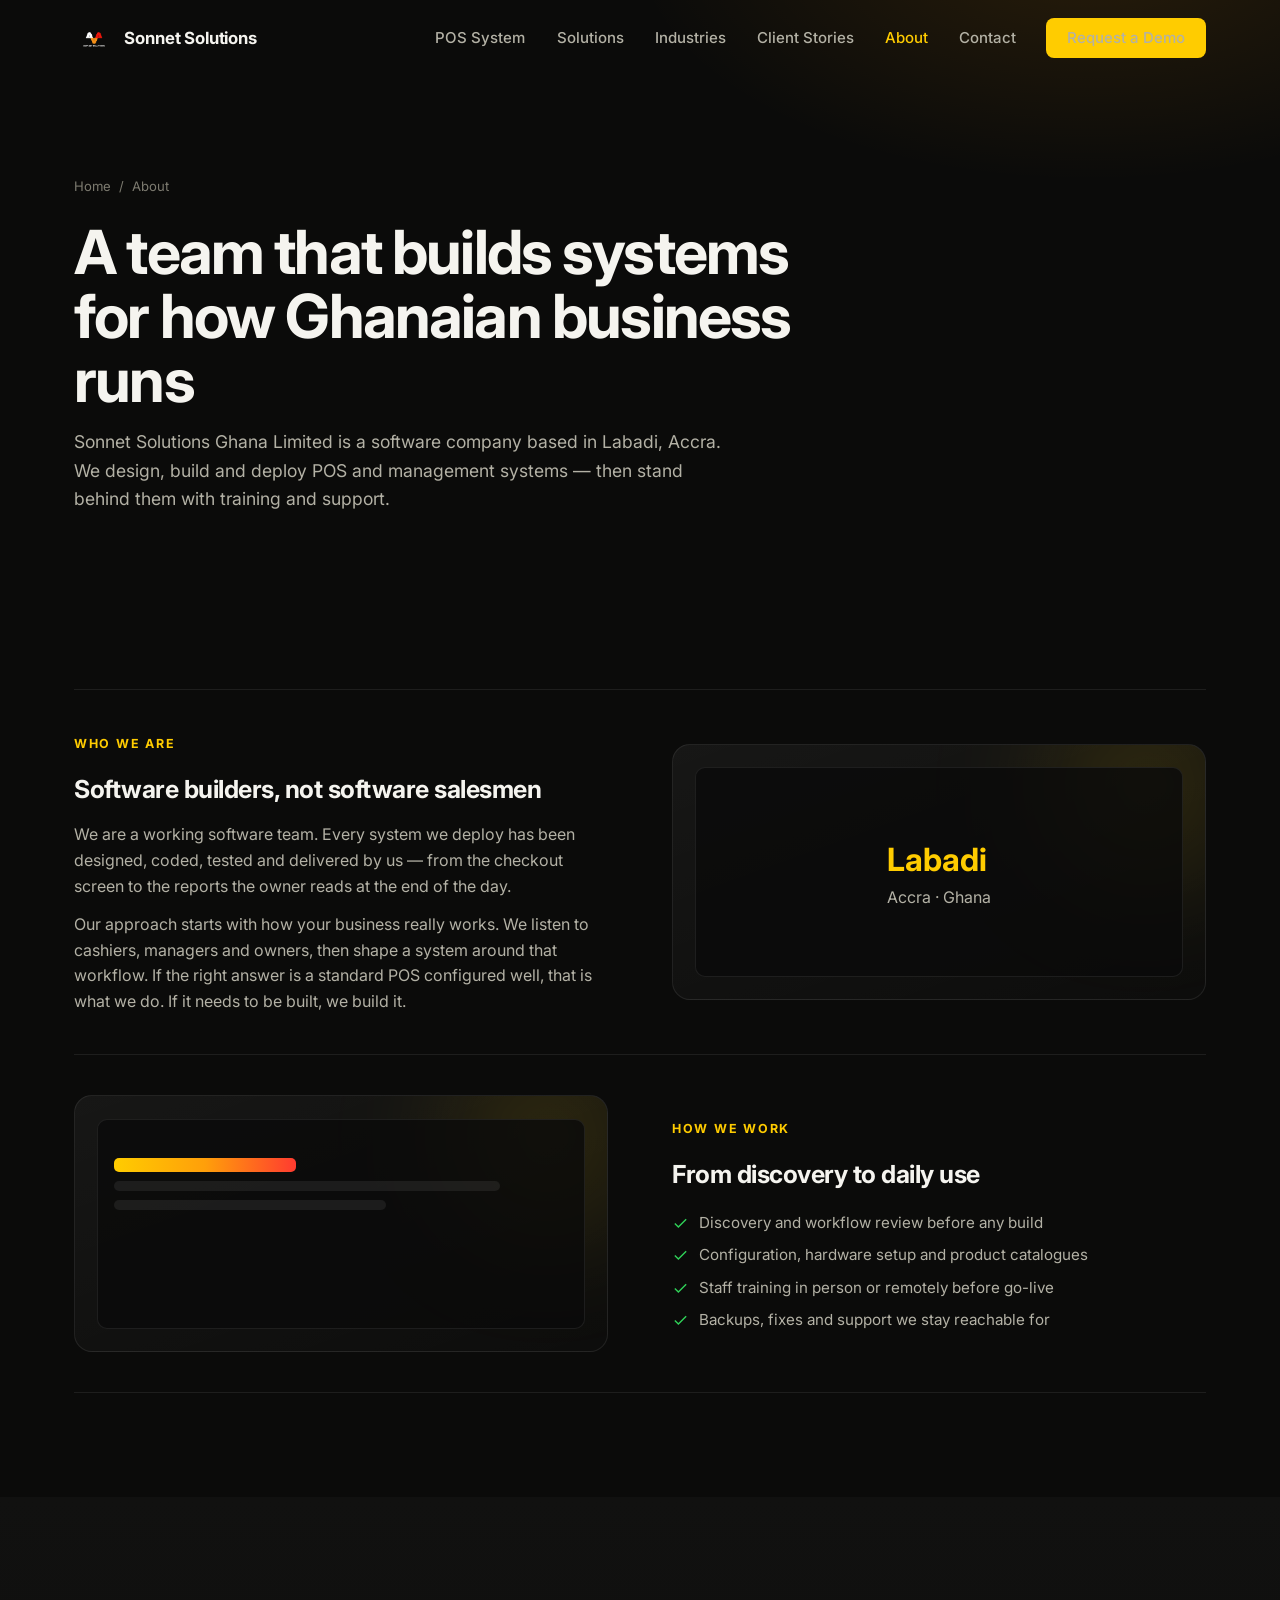
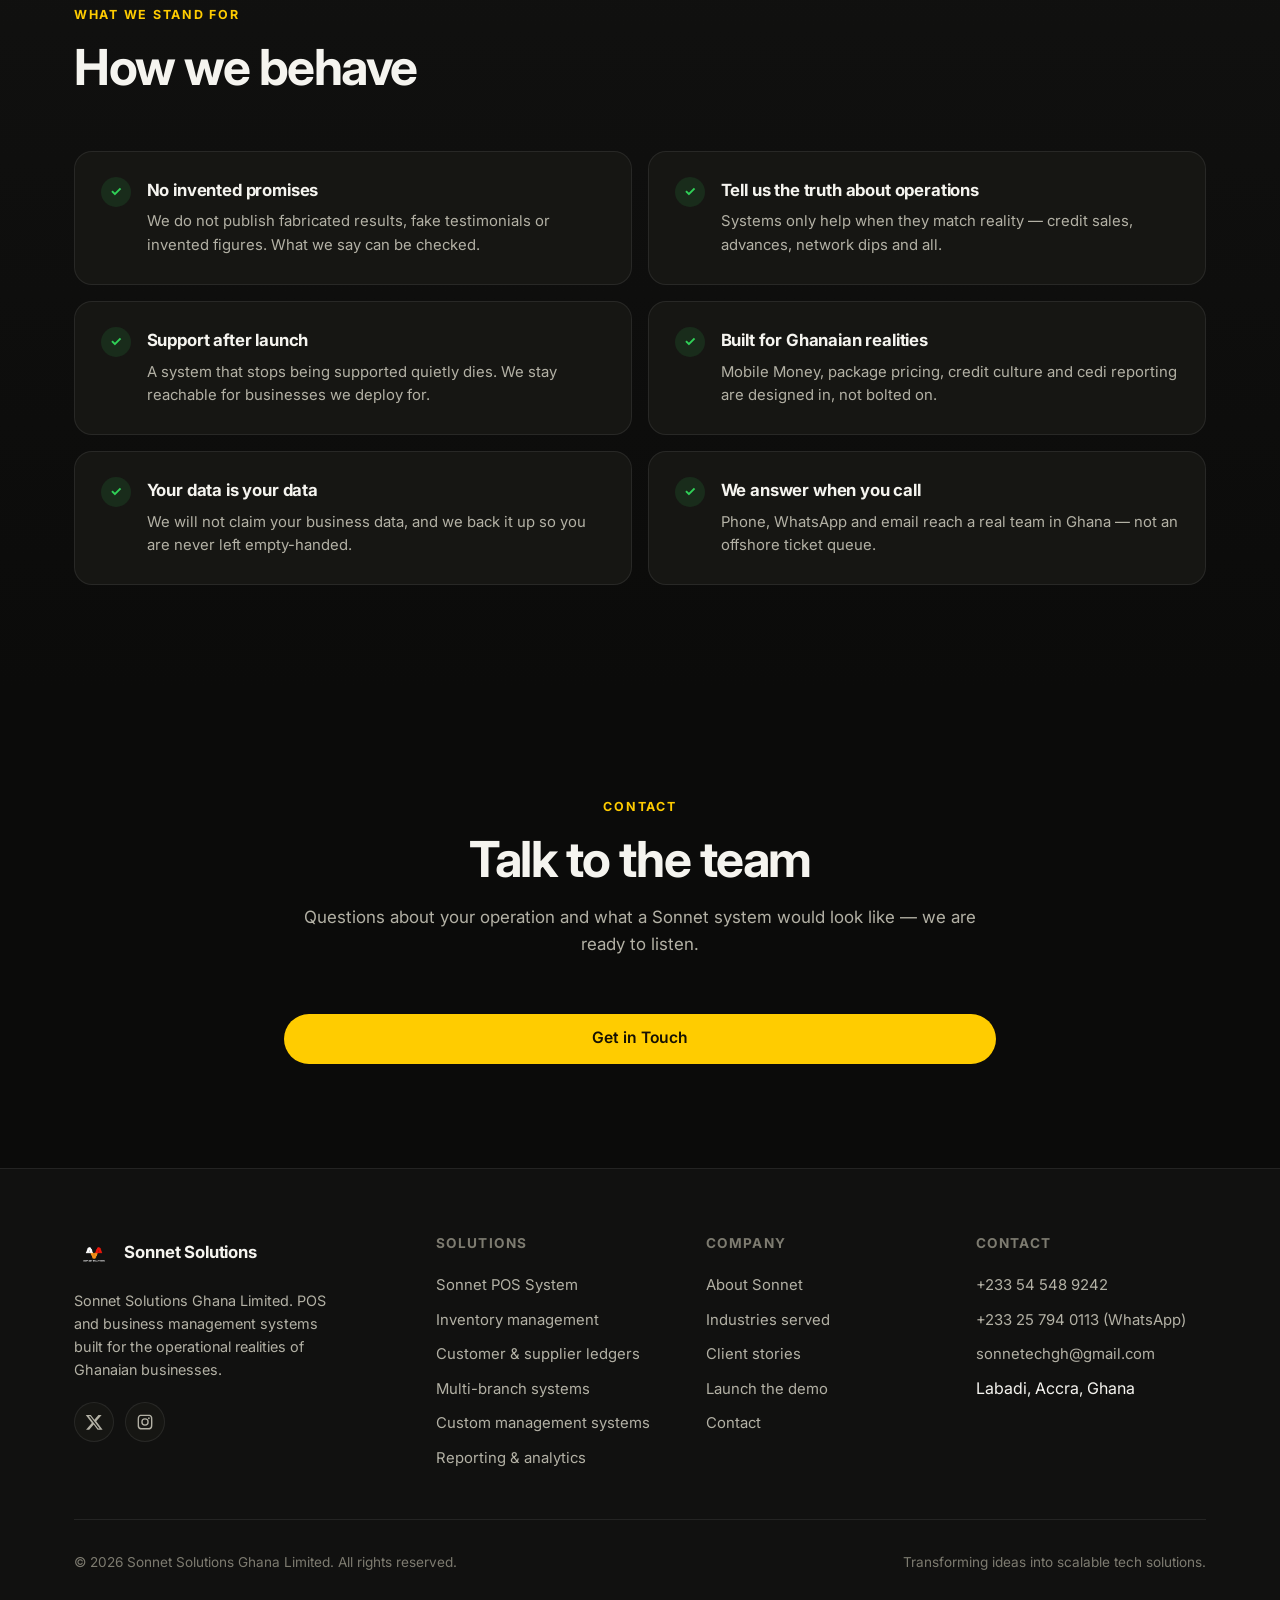
==== about.html @ 3a40536a "Rebuild site as POS and business management systems platform" ====
<!DOCTYPE html>
<html lang="en">

<head>
    <meta charset="UTF-8">
    <meta name="viewport" content="width=device-width, initial-scale=1.0">
    <title>About Sonnet Solutions Ghana Limited | POS Company in Accra</title>
    <meta name="description"
        content="Sonnet Solutions Ghana Limited designs, builds and deploys POS and business management systems for Ghanaian businesses from Accra — from discovery to training and daily support.">
    <link rel="canonical" href="https://www.sonnetghana.com/about">
    <meta name="theme-color" content="#0b0b0a">
    <link rel="icon" type="image/x-icon" href="LOGO/3-colors-Black-Bg.ico">
    <link rel="preconnect" href="https://fonts.googleapis.com">
    <link rel="preconnect" href="https://fonts.gstatic.com" crossorigin>
    <link
        href="https://fonts.googleapis.com/css2?family=Inter:wght@400;500;600;700;800&family=JetBrains+Mono:wght@500;600&display=swap"
        rel="stylesheet">
    <link rel="stylesheet" href="styles.css">
    <noscript>
        <style>
            .reveal {
                opacity: 1;
                transform: none;
            }
        </style>
    </noscript>
    <!-- Google tag (gtag.js) -->
    <script async src="https://www.googletagmanager.com/gtag/js?id=G-XMNH6WGWRN"></script>
    <script>
        window.dataLayer = window.dataLayer || [];

        function gtag() { dataLayer.push(arguments); }
        gtag('js', new Date());
        gtag('config', 'G-XMNH6WGWRN');
    </script>
</head>

<body>
    <header class="header">
        <div class="container header-inner">
            <a class="logo" href="index.html" aria-label="Sonnet Solutions Ghana Limited — home">
                <img src="LOGO/REMOVED.png" alt="">
                <span>Sonnet Solutions</span>
            </a>
            <nav class="nav" aria-label="Primary">
                <a href="pos-system.html">POS System</a>
                <a href="solutions.html">Solutions</a>
                <a href="industries.html">Industries</a>
                <a href="client-stories.html">Client Stories</a>
                <a href="about.html" class="active">About</a>
                <a href="contact.html">Contact</a>
                <a class="btn btn-primary btn-small" href="demo.html">Request a Demo</a>
            </nav>
            <button type="button" class="menu-btn" aria-label="Toggle menu" aria-expanded="false">
                <svg viewBox="0 0 24 24" fill="none" stroke="currentColor" stroke-width="2" stroke-linecap="round">
                    <path d="M4 7h16M4 12h16M4 17h16" />
                </svg>
            </button>
        </div>
    </header>

    <main>
        <section class="page-hero">
            <div class="container">
                <nav class="crumbs" aria-label="Breadcrumb">
                    <a href="index.html">Home</a><span>/</span><span>About</span>
                </nav>
                <h1>A team that builds systems<br>for how Ghanaian business runs</h1>
                <p>Sonnet Solutions Ghana Limited is a software company based in Labadi, Accra. We design, build and
                    deploy POS and management systems — then stand behind them with training and support.</p>
            </div>
        </section>

        <section class="section">
            <div class="container">
                <div class="feature-row reveal">
                    <div class="content">
                        <span class="eyebrow">Who we are</span>
                        <h3>Software builders, not software salesmen</h3>
                        <p>We are a working software team. Every system we deploy has been designed, coded, tested and
                            delivered by us — from the checkout screen to the reports the owner reads at the end of the
                            day.</p>
                        <p class="note">Our approach starts with how your business
                            really works. We listen to cashiers, managers and owners, then shape a system around that
                            workflow. If the right answer is a standard POS configured well, that is what we do. If it
                            needs to be built, we build it.</p>
                    </div>
                    <div class="visual-card" aria-hidden="true">
                        <div class="panel panel-center">
                            <div class="text-dim">
                                <strong class="place-name">Labadi</strong><br>
                                <span class="text-dim">Accra · Ghana</span>
                            </div>
                        </div>
                    </div>
                </div>

                <div class="feature-row rev reveal">
                    <div class="content">
                        <span class="eyebrow">How we work</span>
                        <h3>From discovery to daily use</h3>
                        <ul>
                            <li><svg viewBox="0 0 24 24" fill="none" stroke="currentColor" stroke-width="2"><path d="M20 6 9 17l-5-5" /></svg>Discovery and workflow review before any build</li>
                            <li><svg viewBox="0 0 24 24" fill="none" stroke="currentColor" stroke-width="2"><path d="M20 6 9 17l-5-5" /></svg>Configuration, hardware setup and product catalogues</li>
                            <li><svg viewBox="0 0 24 24" fill="none" stroke="currentColor" stroke-width="2"><path d="M20 6 9 17l-5-5" /></svg>Staff training in person or remotely before go-live</li>
                            <li><svg viewBox="0 0 24 24" fill="none" stroke="currentColor" stroke-width="2"><path d="M20 6 9 17l-5-5" /></svg>Backups, fixes and support we stay reachable for</li>
                        </ul>
                    </div>
                    <div class="visual-card" aria-hidden="true">
                        <div class="panel">
                            <div class="lines"><i class="acc"></i><i></i><i></i></div>
                        </div>
                    </div>
                </div>
            </div>
        </section>

        <section class="section tint-a">
            <div class="container">
                <div class="section-head reveal">
                    <span class="eyebrow">What we stand for</span>
                    <h2>How we behave</h2>
                </div>
                <div class="why-grid">
                    <div class="why-item reveal">
                        <span class="tick">✓</span>
                        <div><h3>No invented promises</h3><p>We do not publish fabricated results, fake testimonials or invented figures. What we say can be checked.</p></div>
                    </div>
                    <div class="why-item reveal">
                        <span class="tick">✓</span>
                        <div><h3>Tell us the truth about operations</h3><p>Systems only help when they match reality — credit sales, advances, network dips and all.</p></div>
                    </div>
                    <div class="why-item reveal">
                        <span class="tick">✓</span>
                        <div><h3>Support after launch</h3><p>A system that stops being supported quietly dies. We stay reachable for businesses we deploy for.</p></div>
                    </div>
                    <div class="why-item reveal">
                        <span class="tick">✓</span>
                        <div><h3>Built for Ghanaian realities</h3><p>Mobile Money, package pricing, credit culture and cedi reporting are designed in, not bolted on.</p></div>
                    </div>
                    <div class="why-item reveal">
                        <span class="tick">✓</span>
                        <div><h3>Your data is your data</h3><p>We will not claim your business data, and we back it up so you are never left empty-handed.</p></div>
                    </div>
                    <div class="why-item reveal">
                        <span class="tick">✓</span>
                        <div><h3>We answer when you call</h3><p>Phone, WhatsApp and email reach a real team in Ghana — not an offshore ticket queue.</p></div>
                    </div>
                </div>
            </div>
        </section>

        <section class="section">
            <div class="container section-narrow">
                <div class="section-head center reveal">
                    <span class="eyebrow">Contact</span>
                    <h2>Talk to the team</h2>
                    <p>Questions about your operation and what a Sonnet system would look like — we are ready to listen.</p>
                </div>
                <a class="btn btn-primary btn-block" href="contact.html">Get in Touch</a>
            </div>
        </section>
    </main>

    <footer class="footer">
        <div class="container">
            <div class="footer-top">
                <div>
                    <a class="logo" href="index.html"><img src="LOGO/REMOVED.png" alt="Sonnet Solutions Logo"><span>Sonnet Solutions</span></a>
                    <p class="footer-desc">Sonnet Solutions Ghana Limited. POS and business management systems built
                        for the operational realities of Ghanaian businesses.</p>
                    <div class="footer-social">
                        <a href="https://x.com/Sonnet_ghana" target="_blank" rel="noopener" aria-label="X (Twitter)">
                            <svg viewBox="0 0 24 24"><path d="M18.9 2.6h3.3l-7.2 8.3 8.5 11.3h-6.7l-5.2-6.9-6 6.9H1.4l7.7-8.9L1 2.6h6.8l4.7 6.3 5.4-6.3Zm-1.2 17.9h1.8L7 4.4H5l12.7 16.1Z"/></svg>
                        </a>
                        <a href="https://www.instagram.com/sonnet_solutions/" target="_blank" rel="noopener" aria-label="Instagram">
                            <svg viewBox="0 0 24 24"><path d="M12 2.2c3.2 0 3.6 0 4.9.1 1.2.1 1.8.2 2.2.4.6.2 1 .5 1.4.9.4.4.7.8.9 1.4.2.4.4 1 .4 2.2.1 1.3.1 1.7.1 4.9s0 3.6-.1 4.9c-.1 1.2-.2 1.8-.4 2.2a3.8 3.8 0 0 1-.9 1.4c-.4.4-.8.7-1.4.9-.4.2-1 .4-2.2.4-1.3.1-1.7.1-4.9.1s-3.6 0-4.9-.1c-1.2-.1-1.8-.2-2.2-.4a3.8 3.8 0 0 1-1.4-.9 3.8 3.8 0 0 1-.9-1.4c-.2-.4-.4-1-.4-2.2C2.2 15.6 2.2 15.2 2.2 12s0-3.6.1-4.9c.1-1.2.2-1.8.4-2.2.2-.6.5-1 .9-1.4.4-.4.8-.7 1.4-.9.4-.2 1-.4 2.2-.4C8.4 2.2 8.8 2.2 12 2.2Zm0 1.8c-3.1 0-3.5 0-4.8.1-1.1.1-1.4.2-1.6.3a2.6 2.6 0 0 0-1.2 1.2c-.1.2-.2.5-.3 1.6-.1 1.3-.1 1.7-.1 4.8s0 3.5.1 4.8c.1 1.1.2 1.4.3 1.6.2.5.7 1 1.2 1.2.2.1.5.2 1.6.3 1.3.1 1.7.1 4.8.1s3.5 0 4.8-.1c1.1-.1 1.4-.2 1.6-.3a2.6 2.6 0 0 0 1.2-1.2c.1-.2.2-.5.3-1.6.1-1.3.1-1.7.1-4.8s0-3.5-.1-4.8c-.1-1.1-.2-1.4-.3-1.6a2.6 2.6 0 0 0-1.2-1.2c-.2-.1-.5-.2-1.6-.3-1.3-.1-1.7-.1-4.8-.1Zm0 3a5 5 0 1 1 0 10 5 5 0 0 1 0-10Zm0 1.8a3.2 3.2 0 1 0 0 6.4 3.2 3.2 0 0 0 0-6.4Zm5.2-3a1.2 1.2 0 1 1 0 2.4 1.2 1.2 0 0 1 0-2.4Z"/></svg>
                        </a>
                    </div>
                </div>
                <div>
                    <h4>Solutions</h4>
                    <ul>
                        <li><a href="pos-system.html">Sonnet POS System</a></li>
                        <li><a href="solutions.html#inventory">Inventory management</a></li>
                        <li><a href="solutions.html#customers">Customer &amp; supplier ledgers</a></li>
                        <li><a href="solutions.html#multi-branch">Multi-branch systems</a></li>
                        <li><a href="solutions.html#custom">Custom management systems</a></li>
                        <li><a href="solutions.html#reporting">Reporting &amp; analytics</a></li>
                    </ul>
                </div>
                <div>
                    <h4>Company</h4>
                    <ul>
                        <li><a href="about.html">About Sonnet</a></li>
                        <li><a href="industries.html">Industries served</a></li>
                        <li><a href="client-stories.html">Client stories</a></li>
                        <li><a href="demo.html">Launch the demo</a></li>
                        <li><a href="contact.html">Contact</a></li>
                    </ul>
                </div>
                <div>
                    <h4>Contact</h4>
                    <ul>
                        <li><a href="tel:+233545489242">+233&nbsp;54&nbsp;548&nbsp;9242</a></li>
                        <li><a href="https://wa.me/233257940113" target="_blank" rel="noopener noreferrer">+233 25 794 0113 (WhatsApp)</a></li>
                        <li><a href="mailto:sonnetechgh@gmail.com">sonnetechgh@gmail.com</a></li>
                        <li>Labadi, Accra, Ghana</li>
                    </ul>
                </div>
            </div>
            <div class="footer-bottom">
                <span>&copy; <span data-year>2026</span> Sonnet Solutions Ghana Limited. All rights reserved.</span>
                <span>Transforming ideas into scalable tech solutions.</span>
            </div>
        </div>
    </footer>

    <script src="site.js"></script>
</body>

</html>
---- styles.css ----
:root {
    --bg: #0b0b0a;
    --bg-soft: #111110;
    --surface: #161613;
    --surface-2: #1d1d19;
    --surface-3: #262621;
    --border: rgba(255, 255, 255, 0.08);
    --border-strong: rgba(255, 255, 255, 0.16);
    --text: #f5f4ef;
    --text-2: #b3b1a5;
    --text-3: #7d7b70;
    --yellow: #ffcc00;
    --orange: #ff9f0a;
    --red: #ff3b30;
    --green: #30d158;
    --blue: #409cff;
    --gradient: linear-gradient(90deg, #ffcc00, #ff9f0a, #ff3b30);
    --shadow: 0 20px 60px rgba(0, 0, 0, 0.45);
    --radius: 18px;
    --radius-sm: 10px;
    --container: 1180px;
    --font: 'Inter', system-ui, -apple-system, sans-serif;
    --mono: 'JetBrains Mono', ui-monospace, 'SF Mono', Consolas, monospace;
    --ease: cubic-bezier(0.22, 1, 0.36, 1);
}

* {
    margin: 0;
    padding: 0;
    box-sizing: border-box;
}

html {
    scroll-behavior: smooth;
    scroll-padding-top: 96px;
}

body {
    background: var(--bg);
    color: var(--text);
    font-family: var(--font);
    line-height: 1.6;
    -webkit-font-smoothing: antialiased;
    overflow-x: hidden;
}

a {
    color: inherit;
    text-decoration: none;
}

ul {
    list-style: none;
}

img {
    max-width: 100%;
    display: block;
}

button {
    font-family: inherit;
    cursor: pointer;
}

[hidden] {
    display: none !important;
}

:focus-visible {
    outline: 3px solid var(--yellow);
    outline-offset: 3px;
    border-radius: 4px;
}

.container {
    max-width: var(--container);
    margin: 0 auto;
    padding: 0 1.5rem;
}

/* ---------- Buttons ---------- */
.btn {
    display: inline-flex;
    align-items: center;
    justify-content: center;
    gap: 0.6rem;
    padding: 0.9rem 1.6rem;
    border-radius: 999px;
    font-weight: 600;
    font-size: 0.98rem;
    line-height: 1.2;
    border: 1px solid transparent;
    transition: transform 0.25s var(--ease), box-shadow 0.25s var(--ease), background 0.25s, color 0.25s, border-color 0.25s;
}

.btn svg {
    width: 1.05em;
    height: 1.05em;
    flex: 0 0 auto;
}

.btn:hover {
    transform: translateY(-2px);
}

.btn-primary {
    background: var(--yellow);
    color: #161103;
}

.btn-primary:hover {
    box-shadow: 0 12px 28px rgba(255, 204, 0, 0.28);
    background: #ffd633;
}

.btn-red {
    background: var(--red);
    color: #fff;
}

.btn-red:hover {
    box-shadow: 0 12px 28px rgba(255, 59, 48, 0.3);
}

.btn-ghost {
    border-color: var(--border-strong);
    color: var(--text);
    background: rgba(255, 255, 255, 0.02);
}

.btn-ghost:hover {
    border-color: var(--yellow);
    color: var(--yellow);
}

.btn-white {
    background: #fff;
    color: #111;
}

.btn-small {
    padding: 0.6rem 1.1rem;
    font-size: 0.88rem;
}

/* ---------- Section scaffolding ---------- */
.section {
    padding: 6.5rem 0;
    position: relative;
}

.section-head {
    max-width: 720px;
    margin-bottom: 3.5rem;
}

.section-head.center {
    margin-left: auto;
    margin-right: auto;
    text-align: center;
}

.eyebrow {
    display: inline-flex;
    align-items: center;
    gap: 0.5rem;
    margin-bottom: 1rem;
    color: var(--yellow);
    font-size: 0.78rem;
    font-weight: 700;
    letter-spacing: 0.14em;
    text-transform: uppercase;
}

.section-head h2,
.section-title {
    font-size: clamp(2rem, 4vw, 3.1rem);
    line-height: 1.08;
    letter-spacing: -0.03em;
    font-weight: 700;
}

.section-head p {
    margin-top: 1.1rem;
    color: var(--text-2);
    font-size: 1.06rem;
}

.grad-text {
    background: var(--gradient);
    -webkit-background-clip: text;
    background-clip: text;
    color: transparent;
}

/* ---------- Header ---------- */
.header {
    position: fixed;
    top: 0;
    left: 0;
    right: 0;
    z-index: 900;
    transition: background 0.3s, border-color 0.3s, backdrop-filter 0.3s;
    border-bottom: 1px solid transparent;
}

.header.scrolled {
    background: rgba(11, 11, 10, 0.82);
    -webkit-backdrop-filter: blur(14px);
    backdrop-filter: blur(14px);
    border-bottom-color: var(--border);
}

.header-inner {
    display: flex;
    align-items: center;
    gap: 1.5rem;
    height: 76px;
}

.logo {
    display: flex;
    align-items: center;
    gap: 0.65rem;
    font-weight: 700;
    font-size: 1.05rem;
    letter-spacing: -0.01em;
}

.logo img {
    height: 40px;
    width: auto;
}

.logo .logo-mark {
    display: none;
}

.nav {
    margin-left: auto;
    display: flex;
    align-items: center;
    gap: 0.25rem;
}

.nav a {
    padding: 0.5rem 0.85rem;
    color: var(--text-2);
    font-size: 0.94rem;
    font-weight: 500;
    border-radius: 8px;
    transition: color 0.2s, background 0.2s;
}

.nav a:hover {
    color: var(--text);
    background: rgba(255, 255, 255, 0.05);
}

.nav a.active {
    color: var(--yellow);
}

.nav .btn {
    margin-left: 0.75rem;
    padding: 0.65rem 1.25rem;
}

.menu-btn {
    display: none;
    margin-left: auto;
    width: 44px;
    height: 44px;
    align-items: center;
    justify-content: center;
    background: none;
    border: 1px solid var(--border-strong);
    border-radius: 10px;
    color: var(--text);
}

.menu-btn svg {
    width: 22px;
    height: 22px;
}

/* ---------- Hero ---------- */
.hero {
    position: relative;
    padding: 10.5rem 0 6rem;
    overflow: hidden;
    background:
        radial-gradient(900px 480px at 88% -6%, rgba(255, 159, 10, 0.14), transparent 60%),
        radial-gradient(700px 420px at 0% 0%, rgba(255, 59, 48, 0.12), transparent 55%),
        var(--bg);
}

.hero::before {
    content: "";
    position: absolute;
    inset: 0;
    background-image:
        linear-gradient(rgba(255, 255, 255, 0.035) 1px, transparent 1px),
        linear-gradient(90deg, rgba(255, 255, 255, 0.035) 1px, transparent 1px);
    background-size: 56px 56px;
    -webkit-mask-image: radial-gradient(720px 420px at 50% 20%, #000, transparent 75%);
    mask-image: radial-gradient(720px 420px at 50% 20%, #000, transparent 75%);
    pointer-events: none;
}

.hero-grid {
    position: relative;
    display: grid;
    grid-template-columns: minmax(0, 1.05fr) minmax(0, 0.95fr);
    gap: 4rem;
    align-items: center;
}

.hero-badge {
    display: inline-flex;
    align-items: center;
    gap: 0.5rem;
    padding: 0.4rem 0.9rem;
    margin-bottom: 1.5rem;
    border: 1px solid var(--border);
    background: rgba(255, 255, 255, 0.03);
    border-radius: 999px;
    color: var(--text-2);
    font-size: 0.82rem;
    font-weight: 500;
}

.hero-badge .dot {
    width: 8px;
    height: 8px;
    border-radius: 50%;
    background: var(--green);
    box-shadow: 0 0 0 0 rgba(48, 209, 88, 0.5);
    animation: pulse 2s ease-out infinite;
}

.hero h1 {
    font-size: clamp(2.6rem, 6vw, 4.6rem);
    line-height: 1.02;
    letter-spacing: -0.04em;
    margin-bottom: 1.4rem;
    font-weight: 700;
}

.hero h1 .grad-text {
    display: block;
    width: fit-content;
}

.hero-sub {
    color: var(--text-2);
    font-size: 1.13rem;
    max-width: 560px;
    margin-bottom: 2.2rem;
}

.hero-sub strong {
    color: var(--text);
}

.hero-cta {
    display: flex;
    flex-wrap: wrap;
    gap: 1rem;
    align-items: center;
    margin-bottom: 2.4rem;
}

.hero-trust {
    display: flex;
    align-items: center;
    gap: 0.65rem;
    color: var(--text-3);
    font-size: 0.88rem;
}

.hero-trust svg {
    width: 18px;
    height: 18px;
    color: var(--yellow);
    flex: 0 0 auto;
}

/* hero POS visual */
.pos-visual {
    position: relative;
}

.pos-visual-frame {
    position: relative;
    border: 1px solid var(--border);
    background: linear-gradient(160deg, rgba(255, 255, 255, 0.05), rgba(255, 255, 255, 0.015));
    border-radius: var(--radius);
    padding: 1.4rem;
    padding-bottom: 1.7rem;
    box-shadow: var(--shadow);
    -webkit-backdrop-filter: blur(4px);
    backdrop-filter: blur(4px);
}

.pos-visual-frame::after {
    content: "";
    position: absolute;
    top: -1px;
    left: 0;
    right: 0;
    height: 3px;
    background: var(--gradient);
    border-radius: 18px 18px 0 0;
}

.pv-head {
    display: flex;
    align-items: center;
    gap: 0.7rem;
    margin-bottom: 1.2rem;
}

.pv-dots {
    display: flex;
    gap: 5px;
}

.pv-dots i {
    width: 9px;
    height: 9px;
    border-radius: 50%;
    background: var(--border-strong);
}

.pv-dots i:nth-child(1) {
    background: var(--red);
}

.pv-dots i:nth-child(2) {
    background: var(--yellow);
}

.pv-dots i:nth-child(3) {
    background: var(--green);
}

.pv-title {
    font-size: 0.82rem;
    color: var(--text-2);
    font-weight: 600;
}

.pv-kpis {
    display: grid;
    grid-template-columns: repeat(3, 1fr);
    gap: 0.7rem;
    margin-bottom: 1.2rem;
}

.pv-kpi {
    background: var(--surface);
    border: 1px solid var(--border);
    border-radius: var(--radius-sm);
    padding: 0.75rem 0.85rem;
}

.pv-kpi .k {
    font-size: 0.66rem;
    color: var(--text-3);
    font-weight: 600;
    text-transform: uppercase;
    letter-spacing: 0.08em;
}

.pv-kpi .v {
    font-family: var(--mono);
    font-size: 1.05rem;
    font-weight: 600;
    margin-top: 0.2rem;
}

.pv-kpi .v.up {
    color: var(--green);
}

.pv-kpi .v.alert {
    color: var(--red);
}

.pv-body {
    display: grid;
    grid-template-columns: 1fr 0.9fr;
    gap: 1rem;
}

.pv-receipt {
    background: #faf9f4;
    color: #191917;
    border-radius: var(--radius-sm);
    padding: 1rem 1rem 0.9rem;
    font-family: var(--mono);
    font-size: 0.62rem;
    line-height: 1.55;
    letter-spacing: 0.01em;
}

.pv-receipt .r-head {
    text-align: center;
    font-weight: 700;
    font-size: 0.68rem;
    border-bottom: 1px dashed #c9c7bd;
    padding-bottom: 0.5rem;
    margin-bottom: 0.5rem;
}

.pv-receipt .r-line {
    display: flex;
    justify-content: space-between;
}

.pv-receipt .r-total {
    display: flex;
    justify-content: space-between;
    font-weight: 700;
    border-top: 1px dashed #c9c7bd;
    margin-top: 0.45rem;
    padding-top: 0.45rem;
}

.pv-receipt .r-dash {
    border-top: 1px dashed #c9c7bd;
    margin: 0.5rem 0;
}

.pv-side {
    display: flex;
    flex-direction: column;
    gap: 0.55rem;
}

.pv-row {
    display: flex;
    align-items: center;
    gap: 0.6rem;
    background: var(--surface);
    border: 1px solid var(--border);
    border-radius: var(--radius-sm);
    padding: 0.55rem 0.7rem;
    font-size: 0.78rem;
    color: var(--text-2);
}

.pv-row .bar {
    flex: 1;
    height: 6px;
    border-radius: 3px;
    background: rgba(255, 255, 255, 0.08);
    overflow: hidden;
}

.pv-row .bar i {
    display: block;
    height: 100%;
    border-radius: 3px;
    background: var(--gradient);
}

.pv-float {
    position: absolute;
    right: -1.4rem;
    top: -1.2rem;
    background: var(--surface-2);
    border: 1px solid var(--border);
    border-radius: var(--radius-sm);
    padding: 0.65rem 0.9rem;
    font-size: 0.75rem;
    box-shadow: var(--shadow);
    display: flex;
    align-items: center;
    gap: 0.5rem;
}

.pv-float svg {
    width: 16px;
    height: 16px;
    color: var(--yellow);
}

/* ---------- Marquee strip ---------- */
.strip {
    border-top: 1px solid var(--border);
    border-bottom: 1px solid var(--border);
    padding: 1.1rem 0;
    overflow: hidden;
    background: var(--bg-soft);
}

.strip-inner {
    display: flex;
    gap: 3rem;
    width: max-content;
    animation: marquee 26s linear infinite;
}

.strip span {
    display: inline-flex;
    align-items: center;
    gap: 0.55rem;
    color: var(--text-3);
    font-size: 0.92rem;
    font-weight: 500;
    white-space: nowrap;
}

.strip i {
    color: var(--yellow);
    font-style: normal;
    font-size: 0.7rem;
}

/* ---------- Problem cards ---------- */
.problems-grid {
    display: grid;
    grid-template-columns: repeat(3, 1fr);
    gap: 1rem;
}

.problem-card {
    background: var(--surface);
    border: 1px solid var(--border);
    border-radius: var(--radius);
    padding: 1.6rem;
    transition: transform 0.3s var(--ease), border-color 0.3s;
    position: relative;
    overflow: hidden;
}

.problem-card:hover {
    transform: translateY(-4px);
    border-color: var(--border-strong);
}

.problem-card .num {
    font-family: var(--mono);
    color: var(--text-3);
    font-size: 0.8rem;
}

.problem-card h3 {
    font-size: 1.05rem;
    margin: 0.8rem 0 0.5rem;
    letter-spacing: -0.01em;
}

.problem-card p {
    color: var(--text-2);
    font-size: 0.93rem;
}

.problem-card .tag {
    display: inline-block;
    margin-top: 1.1rem;
    font-size: 0.78rem;
    font-weight: 600;
    color: var(--yellow);
}

/* ---------- Feature/demo section ---------- */
.demo-wrap {
    display: grid;
    grid-template-columns: minmax(0, 1fr) minmax(0, 1fr);
    gap: 4rem;
    align-items: center;
}

.demo-copy .chips {
    display: flex;
    flex-wrap: wrap;
    gap: 0.55rem;
    margin: 1.6rem 0 2rem;
}

.chip {
    display: inline-flex;
    align-items: center;
    gap: 0.45rem;
    padding: 0.5rem 0.95rem;
    border: 1px solid var(--border);
    background: var(--surface);
    border-radius: 999px;
    color: var(--text-2);
    font-size: 0.85rem;
    font-weight: 500;
}

.chip svg {
    width: 15px;
    height: 15px;
    color: var(--green);
}

.demo-panel {
    position: relative;
    border: 1px solid var(--border);
    border-radius: var(--radius);
    background: linear-gradient(165deg, rgba(255, 255, 255, 0.055), rgba(255, 255, 255, 0.015));
    padding: 1.2rem;
    box-shadow: var(--shadow);
    overflow: hidden;
}

.demo-panel::before,
.demo-panel::after {
    content: "";
    position: absolute;
    border-radius: 50%;
    filter: blur(70px);
    z-index: 0;
}

.demo-panel::before {
    width: 260px;
    height: 260px;
    background: rgba(255, 204, 0, 0.16);
    top: -90px;
    right: -80px;
}

.demo-panel::after {
    width: 240px;
    height: 240px;
    background: rgba(255, 59, 48, 0.16);
    bottom: -100px;
    left: -80px;
}

.demo-panel-in {
    position: relative;
    z-index: 1;
    background: rgba(11, 11, 10, 0.72);
    border: 1px solid var(--border);
    border-radius: var(--radius-sm);
    padding: 1.1rem;
    -webkit-backdrop-filter: blur(6px);
    backdrop-filter: blur(6px);
}

.dp-top {
    display: flex;
    align-items: center;
    gap: 0.7rem;
    padding-bottom: 0.9rem;
    margin-bottom: 0.9rem;
    border-bottom: 1px solid var(--border);
}

.dp-top .t {
    font-size: 0.85rem;
    font-weight: 600;
}

.dp-top .badge-live {
    margin-left: auto;
    font-size: 0.7rem;
    font-weight: 700;
    letter-spacing: 0.08em;
    color: var(--green);
    border: 1px solid rgba(48, 209, 88, 0.4);
    background: rgba(48, 209, 88, 0.08);
    padding: 0.2rem 0.6rem;
    border-radius: 999px;
}

.dp-cols {
    display: grid;
    grid-template-columns: 1.4fr 1fr;
    gap: 0.8rem;
}

.dp-prods {
    display: grid;
    grid-template-columns: 1fr 1fr;
    gap: 0.55rem;
    align-content: start;
}

.dp-prod {
    background: var(--surface);
    border: 1px solid var(--border);
    border-radius: 8px;
    padding: 0.6rem 0.7rem;
}

.dp-prod .n {
    font-size: 0.78rem;
    font-weight: 600;
}

.dp-prod .p {
    font-family: var(--mono);
    font-size: 0.72rem;
    color: var(--text-2);
    margin-top: 0.15rem;
}

.dp-prod .low {
    color: var(--red);
}

.dp-cart {
    background: var(--surface);
    border: 1px solid var(--border);
    border-radius: 8px;
    padding: 0.7rem;
    font-size: 0.75rem;
}

.dp-cart .row {
    display: flex;
    justify-content: space-between;
    gap: 0.6rem;
    padding: 0.3rem 0;
    border-bottom: 1px dashed rgba(255, 255, 255, 0.1);
    color: var(--text-2);
}

.dp-cart .tot {
    display: flex;
    justify-content: space-between;
    font-weight: 700;
    padding-top: 0.5rem;
    margin-top: 0.5rem;
    border-top: 1px solid var(--border);
}

.dp-cart .pay {
    display: block;
    margin-top: 0.7rem;
    padding: 0.5rem;
    text-align: center;
    border-radius: 7px;
    background: var(--yellow);
    color: #161103;
    font-weight: 700;
    font-size: 0.78rem;
}

/* ---------- Capabilities ---------- */
.caps-grid {
    display: grid;
    grid-template-columns: repeat(2, 1fr);
    gap: 1rem;
}

.cap-card {
    display: flex;
    gap: 1.1rem;
    background: var(--surface);
    border: 1px solid var(--border);
    border-radius: var(--radius);
    padding: 1.6rem;
    transition: transform 0.3s var(--ease), border-color 0.3s;
}

.cap-card:hover {
    transform: translateY(-4px);
    border-color: var(--border-strong);
}

.cap-icon {
    flex: 0 0 auto;
    width: 50px;
    height: 50px;
    display: grid;
    place-items: center;
    border-radius: 14px;
    background: var(--surface-2);
    border: 1px solid var(--border);
    color: var(--yellow);
}

.cap-icon svg {
    width: 24px;
    height: 24px;
}

.cap-card h3 {
    font-size: 1.12rem;
    margin-bottom: 0.45rem;
    letter-spacing: -0.01em;
}

.cap-card p {
    color: var(--text-2);
    font-size: 0.95rem;
}

.cap-card ul {
    margin-top: 0.9rem;
    display: grid;
    gap: 0.35rem;
}

.cap-card ul li {
    display: flex;
    gap: 0.55rem;
    color: var(--text-2);
    font-size: 0.88rem;
}

.cap-card ul li svg {
    width: 15px;
    height: 15px;
    color: var(--green);
    flex: 0 0 auto;
    margin-top: 0.28rem;
}

/* ---------- Industries ---------- */
.industries-grid {
    display: grid;
    grid-template-columns: repeat(3, 1fr);
    gap: 1rem;
}

.ind-card {
    display: flex;
    align-items: center;
    gap: 0.9rem;
    background: var(--surface);
    border: 1px solid var(--border);
    border-radius: var(--radius-sm);
    padding: 1.15rem 1.2rem;
    transition: transform 0.25s var(--ease), border-color 0.25s;
}

.ind-card:hover {
    transform: translateY(-3px);
    border-color: var(--yellow);
}

.ind-card .glyph {
    width: 40px;
    height: 40px;
    flex: 0 0 auto;
    display: grid;
    place-items: center;
    border-radius: 10px;
    background: var(--surface-2);
    border: 1px solid var(--border);
    color: var(--yellow);
    font-size: 1.05rem;
    font-weight: 700;
}

.ind-card span {
    font-weight: 600;
    font-size: 0.98rem;
}

/* ---------- Case studies ---------- */
.case-grid {
    display: grid;
    grid-template-columns: repeat(3, 1fr);
    gap: 1rem;
}

.case-card {
    display: flex;
    flex-direction: column;
    background: var(--surface);
    border: 1px solid var(--border);
    border-radius: var(--radius);
    padding: 1.7rem;
    transition: transform 0.3s var(--ease), border-color 0.3s;
}

.case-card:hover {
    transform: translateY(-4px);
    border-color: var(--border-strong);
}

.case-card .vert {
    font-size: 0.74rem;
    font-weight: 700;
    letter-spacing: 0.1em;
    text-transform: uppercase;
    color: var(--yellow);
}

.case-card h3 {
    font-size: 1.3rem;
    margin: 0.8rem 0 0.9rem;
    letter-spacing: -0.02em;
}

.case-card dl {
    display: grid;
    gap: 0.6rem;
    font-size: 0.9rem;
}

.case-card dl div {
    display: grid;
    grid-template-columns: 92px 1fr;
    gap: 0.6rem;
}

.case-card dt {
    color: var(--text-3);
}

.case-card dd {
    color: var(--text-2);
}

.case-card .foot-note {
    margin-top: auto;
    padding-top: 1rem;
    color: var(--text-3);
    font-size: 0.78rem;
}

/* ---------- Testimonials (hidden until approved) ---------- */
.testimonial-section[hidden] {
    display: none;
}

.testimonial-grid {
    display: grid;
    grid-template-columns: repeat(3, 1fr);
    gap: 1rem;
}

.testimonial-card {
    background: var(--surface);
    border: 1px solid var(--border);
    border-radius: var(--radius);
    padding: 1.5rem;
    position: relative;
}

.testimonial-card .thumb {
    aspect-ratio: 16 / 9;
    border-radius: var(--radius-sm);
    background: var(--surface-2);
    border: 1px solid var(--border);
    margin-bottom: 1.1rem;
    display: grid;
    place-items: center;
    color: var(--text-3);
    position: relative;
    overflow: hidden;
}

.testimonial-card .play {
    width: 52px;
    height: 52px;
    border-radius: 50%;
    background: var(--yellow);
    color: #161103;
    display: grid;
    place-items: center;
    position: absolute;
    inset: 0;
    margin: auto;
}

.testimonial-card .play svg {
    width: 20px;
    height: 20px;
    margin-left: 3px;
}

.testimonial-card .dur {
    position: absolute;
    right: 0.55rem;
    bottom: 0.55rem;
    font-size: 0.7rem;
    font-family: var(--mono);
    background: rgba(0, 0, 0, 0.7);
    padding: 0.15rem 0.4rem;
    border-radius: 5px;
}

.testimonial-card .who {
    font-weight: 700;
    font-size: 0.98rem;
}

.testimonial-card .biz {
    color: var(--text-3);
    font-size: 0.84rem;
}

.testimonial-card .sum {
    margin-top: 0.8rem;
    color: var(--text-2);
    font-size: 0.92rem;
}

/* modal */
.modal {
    position: fixed;
    inset: 0;
    z-index: 1000;
    background: rgba(0, 0, 0, 0.85);
    display: grid;
    place-items: center;
    padding: 1.5rem;
}

.modal-panel {
    width: min(100%, 900px);
    background: var(--surface);
    border: 1px solid var(--border-strong);
    border-radius: var(--radius);
    overflow: hidden;
    box-shadow: var(--shadow);
}

.modal-head {
    display: flex;
    align-items: center;
    justify-content: space-between;
    padding: 0.9rem 1.2rem;
    border-bottom: 1px solid var(--border);
}

.modal-close {
    background: none;
    border: none;
    color: var(--text-2);
    font-size: 1.4rem;
    line-height: 1;
    padding: 0.3rem 0.5rem;
    border-radius: 6px;
}

.modal-close:hover {
    color: var(--text);
    background: rgba(255, 255, 255, 0.06);
}

.modal-body {
    padding: 1.2rem;
}

.video-frame {
    aspect-ratio: 16 / 9;
    width: 100%;
    border: 0;
    border-radius: 10px;
    background: #000;
}

.transcript {
    margin-top: 1rem;
    color: var(--text-2);
    font-size: 0.88rem;
    max-height: 180px;
    overflow: auto;
}

.caption-note {
    margin-top: 0.8rem;
    font-size: 0.78rem;
    color: var(--text-3);
}

/* ---------- Process ---------- */
.process-grid {
    display: grid;
    grid-template-columns: repeat(4, 1fr);
    gap: 1rem;
    counter-reset: step;
}

.step {
    background: var(--surface);
    border: 1px solid var(--border);
    border-radius: var(--radius);
    padding: 1.6rem;
    position: relative;
}

.step .step-num {
    font-family: var(--mono);
    font-size: 0.85rem;
    color: var(--yellow);
    margin-bottom: 1rem;
    display: inline-flex;
    align-items: center;
    gap: 0.5rem;
}

.step .step-num::before {
    content: "";
    width: 26px;
    height: 2px;
    background: var(--gradient);
    border-radius: 2px;
}

.step h3 {
    font-size: 1.05rem;
    margin-bottom: 0.5rem;
    letter-spacing: -0.01em;
}

.step p {
    color: var(--text-2);
    font-size: 0.92rem;
}

/* ---------- Why Sonnet ---------- */
.why-grid {
    display: grid;
    grid-template-columns: repeat(2, 1fr);
    gap: 1rem;
}

.why-item {
    display: flex;
    gap: 1rem;
    background: var(--surface);
    border: 1px solid var(--border);
    border-radius: var(--radius);
    padding: 1.6rem;
}

.why-item .tick {
    flex: 0 0 auto;
    width: 30px;
    height: 30px;
    border-radius: 50%;
    display: grid;
    place-items: center;
    background: rgba(48, 209, 88, 0.12);
    color: var(--green);
    font-size: 0.85rem;
    font-weight: 700;
}

.why-item h3 {
    font-size: 1.05rem;
    margin-bottom: 0.4rem;
    letter-spacing: -0.01em;
}

.why-item p {
    color: var(--text-2);
    font-size: 0.93rem;
}

/* ---------- FAQ ---------- */
.faq-wrap {
    max-width: 760px;
    margin: 0 auto;
}

.faq-item {
    border-bottom: 1px solid var(--border);
}

.faq-item:first-child {
    border-top: 1px solid var(--border);
}

.faq-q {
    display: flex;
    align-items: center;
    justify-content: space-between;
    gap: 1rem;
    width: 100%;
    padding: 1.35rem 0.25rem;
    background: none;
    border: none;
    color: var(--text);
    font-size: 1.04rem;
    font-weight: 600;
    text-align: left;
    letter-spacing: -0.01em;
}

.faq-q .chev {
    flex: 0 0 auto;
    width: 26px;
    height: 26px;
    display: grid;
    place-items: center;
    border: 1px solid var(--border-strong);
    border-radius: 50%;
    color: var(--yellow);
    transition: transform 0.3s var(--ease);
}

.faq-q .chev svg {
    width: 14px;
    height: 14px;
}

.faq-item.open .chev {
    transform: rotate(180deg);
}

.faq-a {
    display: grid;
    grid-template-rows: 0fr;
    transition: grid-template-rows 0.35s var(--ease);
}

.faq-item.open .faq-a {
    grid-template-rows: 1fr;
}

.faq-a-inner {
    overflow: hidden;
}

.faq-a p {
    color: var(--text-2);
    font-size: 0.97rem;
    padding: 0 0 1.4rem;
    max-width: 64ch;
}

/* ---------- CTA / contact ---------- */
.cta-band {
    border-top: 1px solid var(--border);
    padding: 6rem 0;
    background:
        radial-gradient(700px 380px at 20% 120%, rgba(255, 204, 0, 0.1), transparent 60%),
        radial-gradient(700px 380px at 90% 120%, rgba(255, 59, 48, 0.1), transparent 60%);
}

.cta-panel {
    border: 1px solid var(--border-strong);
    border-radius: 24px;
    background: linear-gradient(160deg, rgba(255, 255, 255, 0.05), rgba(255, 255, 255, 0.01));
    padding: clamp(2.5rem, 6vw, 4.5rem);
    text-align: center;
}

.cta-panel h2 {
    font-size: clamp(1.9rem, 4vw, 3rem);
    letter-spacing: -0.03em;
    margin-bottom: 1rem;
    font-weight: 700;
}

.cta-panel > p {
    color: var(--text-2);
    max-width: 600px;
    margin: 0 auto 2rem;
    font-size: 1.05rem;
}

.contact-methods {
    display: flex;
    justify-content: center;
    gap: 1rem;
    flex-wrap: wrap;
    margin-top: 2.5rem;
}

.contact-card {
    display: flex;
    align-items: center;
    gap: 0.85rem;
    min-width: 300px;
    padding: 1rem 1.3rem;
    background: var(--surface);
    border: 1px solid var(--border);
    border-radius: var(--radius-sm);
    transition: transform 0.25s var(--ease), border-color 0.25s;
    text-align: left;
}

.contact-card:hover {
    transform: translateY(-3px);
    border-color: var(--yellow);
}

.contact-card .ic {
    width: 42px;
    height: 42px;
    flex: 0 0 auto;
    display: grid;
    place-items: center;
    border-radius: 10px;
    background: var(--surface-2);
    border: 1px solid var(--border);
    color: var(--yellow);
}

.contact-card .ic svg {
    width: 20px;
    height: 20px;
}

.contact-card .label {
    display: block;
    font-size: 0.75rem;
    color: var(--text-3);
    text-transform: uppercase;
    letter-spacing: 0.06em;
    font-weight: 600;
}

.contact-card .value {
    font-weight: 600;
    font-size: 0.96rem;
}

.contact-card small {
    color: var(--text-3);
    font-weight: 400;
}

/* ---------- Footer ---------- */
.footer {
    border-top: 1px solid var(--border);
    background: var(--bg-soft);
    padding: 4rem 0 2.5rem;
}

.footer-top {
    display: grid;
    grid-template-columns: 1.4fr repeat(3, 1fr);
    gap: 2.5rem;
    padding-bottom: 3rem;
    border-bottom: 1px solid var(--border);
}

.footer .logo img {
    height: 40px;
}

.footer p.footer-desc {
    color: var(--text-2);
    font-size: 0.9rem;
    margin-top: 1rem;
    max-width: 30ch;
}

.footer h4 {
    font-size: 0.85rem;
    letter-spacing: 0.1em;
    text-transform: uppercase;
    color: var(--text-3);
    margin-bottom: 1.1rem;
}

.footer ul {
    display: grid;
    gap: 0.55rem;
}

.footer ul a {
    color: var(--text-2);
    font-size: 0.93rem;
    transition: color 0.2s;
}

.footer ul a:hover {
    color: var(--yellow);
}

.footer-social {
    display: flex;
    gap: 0.7rem;
    margin-top: 1.3rem;
}

.footer-social a {
    width: 40px;
    height: 40px;
    display: grid;
    place-items: center;
    border-radius: 50%;
    background: var(--surface);
    border: 1px solid var(--border);
    color: var(--text-2);
    transition: all 0.25s;
}

.footer-social a:hover {
    color: #161103;
    background: var(--yellow);
    border-color: var(--yellow);
}

.footer-social a svg {
    width: 18px;
    height: 18px;
    fill: currentColor;
}

.footer-bottom {
    display: flex;
    flex-wrap: wrap;
    gap: 1rem;
    justify-content: space-between;
    align-items: center;
    padding-top: 2rem;
    color: var(--text-3);
    font-size: 0.85rem;
}

/* ---------- Page hero (interior) ---------- */
.page-hero {
    padding: 11rem 0 4.5rem;
    position: relative;
    overflow: hidden;
    background:
        radial-gradient(760px 400px at 85% -10%, rgba(255, 159, 10, 0.12), transparent 60%),
        var(--bg);
}

.page-hero h1 {
    font-size: clamp(2.4rem, 5vw, 3.8rem);
    letter-spacing: -0.03em;
    line-height: 1.05;
    max-width: 18ch;
    margin-bottom: 1rem;
}

.page-hero p {
    color: var(--text-2);
    font-size: 1.1rem;
    max-width: 60ch;
}

.crumbs {
    display: flex;
    gap: 0.5rem;
    align-items: center;
    color: var(--text-3);
    font-size: 0.82rem;
    margin-bottom: 1.5rem;
}

.crumbs a:hover {
    color: var(--yellow);
}

/* ---------- Detail / solution pages ---------- */
.detail-grid {
    display: grid;
    grid-template-columns: repeat(3, 1fr);
    gap: 1rem;
}

.feature-row {
    display: grid;
    grid-template-columns: minmax(0, 1fr) minmax(0, 1fr);
    gap: 4rem;
    align-items: center;
    padding: 2.5rem 0;
    border-top: 1px solid var(--border);
}

.feature-row:last-child {
    border-bottom: 1px solid var(--border);
}

.feature-row.rev .content {
    order: 2;
}

.feature-row .content h3 {
    font-size: 1.55rem;
    letter-spacing: -0.02em;
    margin-bottom: 0.8rem;
}

.feature-row .content p {
    color: var(--text-2);
}

.feature-row ul {
    margin-top: 1rem;
    display: grid;
    gap: 0.5rem;
}

.feature-row ul li {
    display: flex;
    gap: 0.6rem;
    color: var(--text-2);
    font-size: 0.95rem;
}

.feature-row ul li svg {
    width: 17px;
    height: 17px;
    color: var(--green);
    flex: 0 0 auto;
    margin-top: 0.25rem;
}

.visual-card {
    border: 1px solid var(--border);
    border-radius: var(--radius);
    background: linear-gradient(160deg, rgba(255, 255, 255, 0.05), rgba(255, 255, 255, 0.01));
    padding: 1.4rem;
    position: relative;
    overflow: hidden;
}

.visual-card::before {
    content: "";
    position: absolute;
    width: 200px;
    height: 200px;
    border-radius: 50%;
    background: rgba(255, 204, 0, 0.12);
    filter: blur(60px);
    top: -60px;
    right: -40px;
}

.visual-card .panel {
    position: relative;
    background: rgba(11, 11, 10, 0.8);
    border: 1px solid var(--border);
    border-radius: var(--radius-sm);
    padding: 1rem;
    min-height: 210px;
}

.visual-card .lines {
    display: grid;
    gap: 0.55rem;
    margin-top: 1.4rem;
}

.visual-card .lines i {
    height: 10px;
    border-radius: 5px;
    background: rgba(255, 255, 255, 0.07);
}

.visual-card .lines i:nth-child(2) {
    width: 85%;
}

.visual-card .lines i:nth-child(3) {
    width: 60%;
}

.visual-card .lines i.acc {
    height: 14px;
    width: 40%;
    background: var(--gradient);
}

/* ---------- Forms ---------- */
.field {
    margin-bottom: 1rem;
}

.field label {
    display: block;
    font-size: 0.85rem;
    font-weight: 600;
    color: var(--text-2);
    margin-bottom: 0.4rem;
}

.field input,
.field select,
.field textarea {
    width: 100%;
    padding: 0.8rem 1rem;
    background: var(--surface-2);
    border: 1px solid var(--border-strong);
    border-radius: var(--radius-sm);
    color: var(--text);
    font-family: inherit;
    font-size: 0.95rem;
    transition: border-color 0.2s;
}

.field input:focus,
.field select:focus,
.field textarea:focus {
    outline: none;
    border-color: var(--yellow);
}

/* ---------- Reveal animations ---------- */
.reveal {
    opacity: 0;
    transform: translateY(26px);
    transition: opacity 0.7s var(--ease), transform 0.7s var(--ease);
}

.reveal.in {
    opacity: 1;
    transform: none;
}

@media (prefers-reduced-motion: reduce) {
    *,
    *::before,
    *::after {
        animation-duration: 0.01ms !important;
        animation-iteration-count: 1 !important;
        transition-duration: 0.01ms !important;
        scroll-behavior: auto !important;
    }

    .reveal {
        opacity: 1;
        transform: none;
    }
}

@keyframes pulse {
    70% {
        box-shadow: 0 0 0 0.6rem rgba(48, 209, 88, 0);
    }
    100% {
        box-shadow: 0 0 0 0 rgba(48, 209, 88, 0);
    }
}

@keyframes marquee {
    to {
        transform: translateX(-50%);
    }
}

.demo-copy .intro {
    color: var(--text-2);
    margin-top: 1.2rem;
    font-size: 1.07rem;
}

.demo-receipt {
    font-family: var(--mono);
    font-size: 0.8rem;
    line-height: 1.6;
}

.demo-receipt .dim {
    opacity: 0.5;
}

.demo-receipt b {
    font-weight: 600;
}

.centered-label {
    text-align: center;
    font-weight: 700;
    letter-spacing: -0.02em;
}

.place-name {
    font-size: 2rem;
    color: var(--yellow);
}

.panel-center .reach {
    text-align: center;
    opacity: 0.85;
}

.panel-center .reach strong {
    font-size: 1.4rem;
    color: var(--fg);
}

.panel-center .reach span {
    color: var(--text-2);
    font-size: 0.9rem;
}

/* ---------- Utilities ---------- */
.tint-a {
    background: linear-gradient(180deg, var(--bg-soft), var(--bg));
}

.tint-b {
    background: linear-gradient(180deg, var(--bg), var(--bg-soft));
}

.section-narrow {
    text-align: center;
    max-width: 760px;
}

.text-dim {
    color: var(--text-2);
}

.note {
    color: var(--text-2);
    margin-top: 0.8rem;
}

.mt-1 {
    margin-top: 1rem;
}

.r-center {
    text-align: center;
    margin-top: 0.5rem;
}

.w-86 {
    width: 86px;
}

.b-82 {
    width: 82%;
}

.b-64 {
    width: 64%;
}

.b-38 {
    width: 38%;
}

.b-22 {
    width: 22%;
}

.kpis-stack {
    grid-template-columns: 1fr !important;
    gap: 0.5rem !important;
}

.kpis-two {
    grid-template-columns: repeat(2, minmax(0, 1fr)) !important;
    gap: 0.5rem !important;
}

.panel-center {
    display: grid;
    place-items: center;
    min-height: 150px;
}

.panel-h220 {
    display: grid;
    place-items: center;
    min-height: 220px;
}

.panel-short {
    min-height: 150px;
}

.cap-card.span-all {
    grid-column: 1 / -1;
}

.cta-panel .hero-cta {
    justify-content: center;
    margin-bottom: 0;
}

.feature-row.flat {
    border-top: none;
    padding-top: 0;
}

.contact-methods.tall {
    margin-bottom: 3rem;
}

.case-grid.stack {
    grid-template-columns: 1fr;
}

.btn-block {
    width: 100%;
    justify-content: center;
}

/* ---------- Responsive ---------- */
@media (max-width: 980px) {
    .hero-grid,
    .demo-wrap {
        grid-template-columns: 1fr;
        gap: 3rem;
    }

    .pos-visual {
        max-width: 560px;
    }

    .problems-grid,
    .industries-grid,
    .case-grid,
    .testimonial-grid {
        grid-template-columns: repeat(2, 1fr);
    }

    .process-grid {
        grid-template-columns: repeat(2, 1fr);
    }

    .detail-grid {
        grid-template-columns: repeat(2, 1fr);
    }

    .feature-row,
    .feature-row.rev {
        grid-template-columns: 1fr;
        gap: 2rem;
    }

    .feature-row.rev .content {
        order: 0;
    }

    .footer-top {
        grid-template-columns: 1fr 1fr;
    }
}

@media (max-width: 720px) {
    .nav {
        display: none;
    }

    .menu-btn {
        display: flex;
    }

    .nav.open {
        display: flex;
        flex-direction: column;
        align-items: stretch;
        position: absolute;
        top: 76px;
        left: 0;
        right: 0;
        background: rgba(11, 11, 10, 0.97);
        border-bottom: 1px solid var(--border);
        padding: 1rem 1.5rem 1.5rem;
        gap: 0.35rem;
        -webkit-backdrop-filter: blur(14px);
        backdrop-filter: blur(14px);
    }

    .nav.open a {
        padding: 0.8rem 0.5rem;
        font-size: 1.02rem;
        border-radius: 8px;
    }

    .nav.open .btn {
        margin: 0.8rem 0 0;
        justify-content: center;
    }

    .hero {
        padding: 8.5rem 0 4.5rem;
    }

    .section {
        padding: 4.5rem 0;
    }

    .problems-grid,
    .industries-grid,
    .case-grid,
    .testimonial-grid,
    .caps-grid,
    .why-grid,
    .detail-grid,
    .process-grid {
        grid-template-columns: 1fr;
    }

    .footer-top {
        grid-template-columns: 1fr;
        gap: 2rem;
    }

    .contact-card {
        width: 100%;
        min-width: 0;
    }

    .dp-cols {
        grid-template-columns: 1fr;
    }

    .pv-float {
        right: -0.5rem;
        top: -1rem;
    }
}
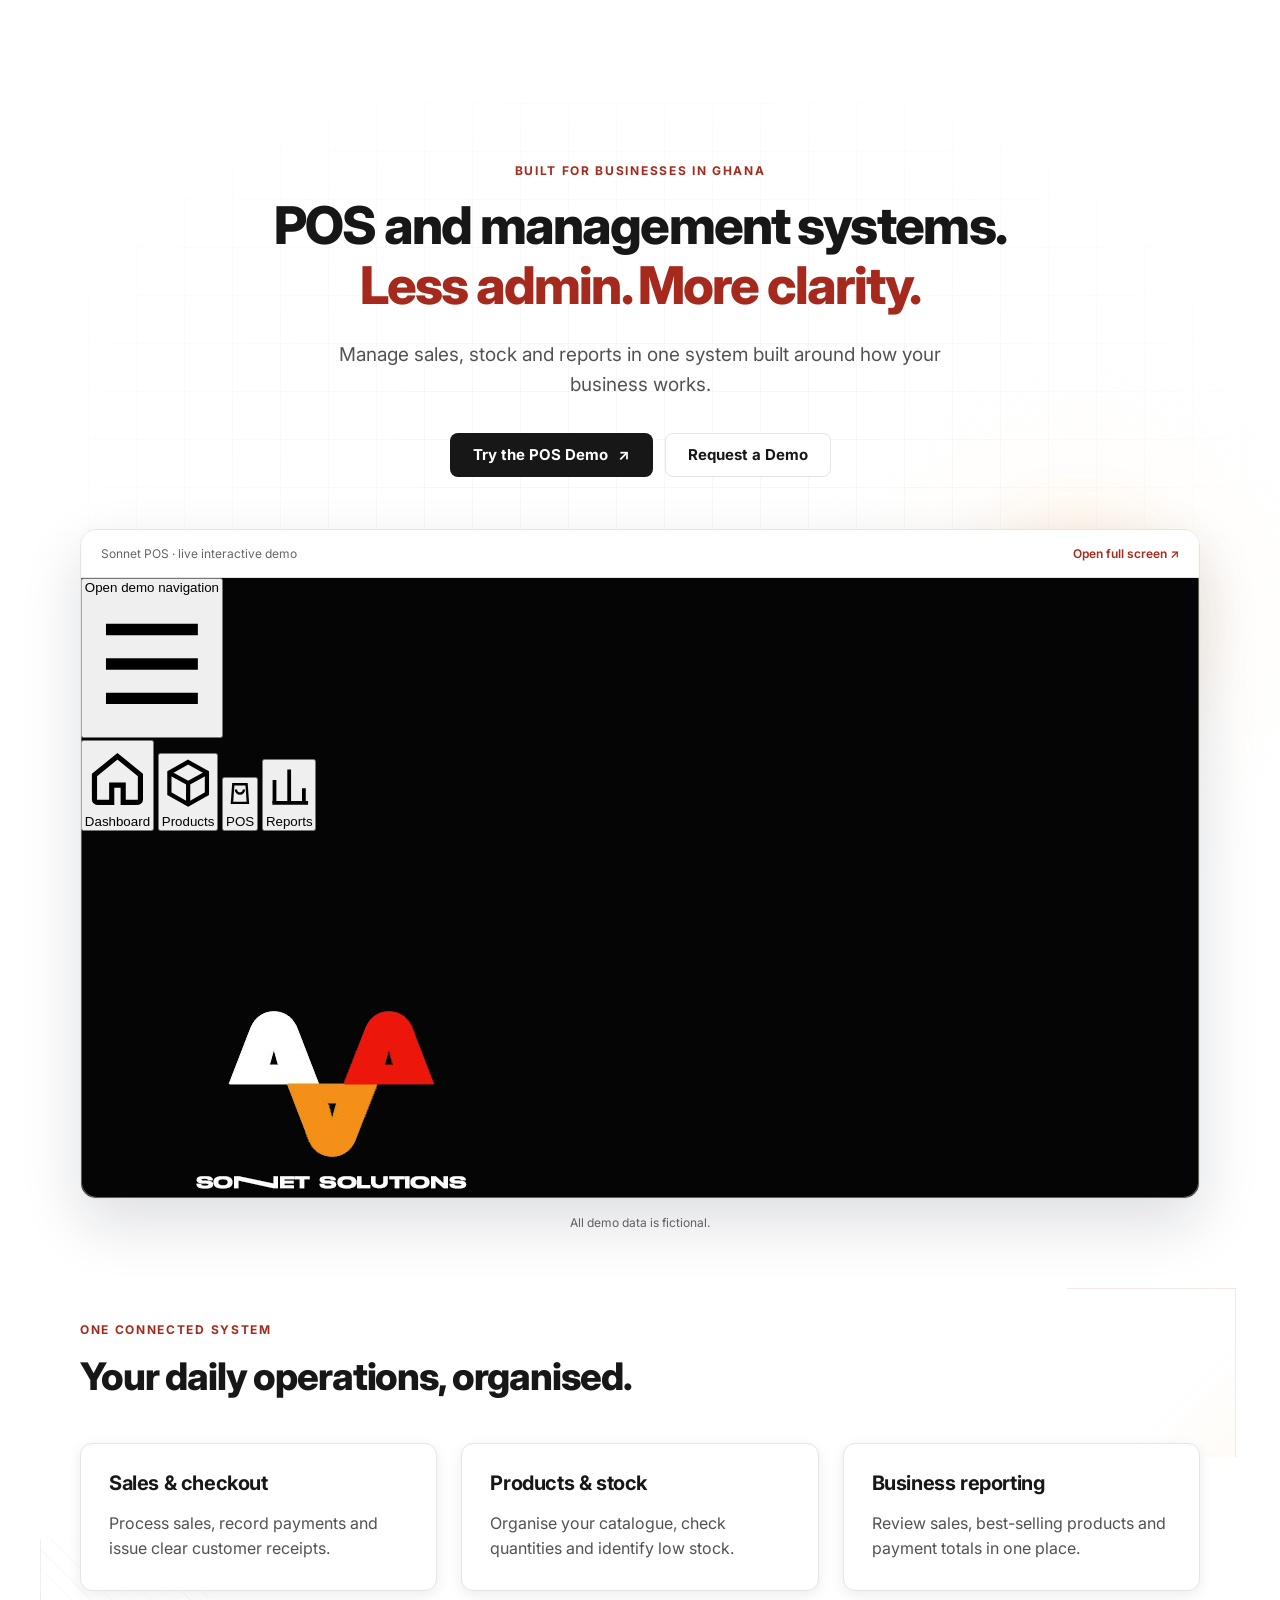
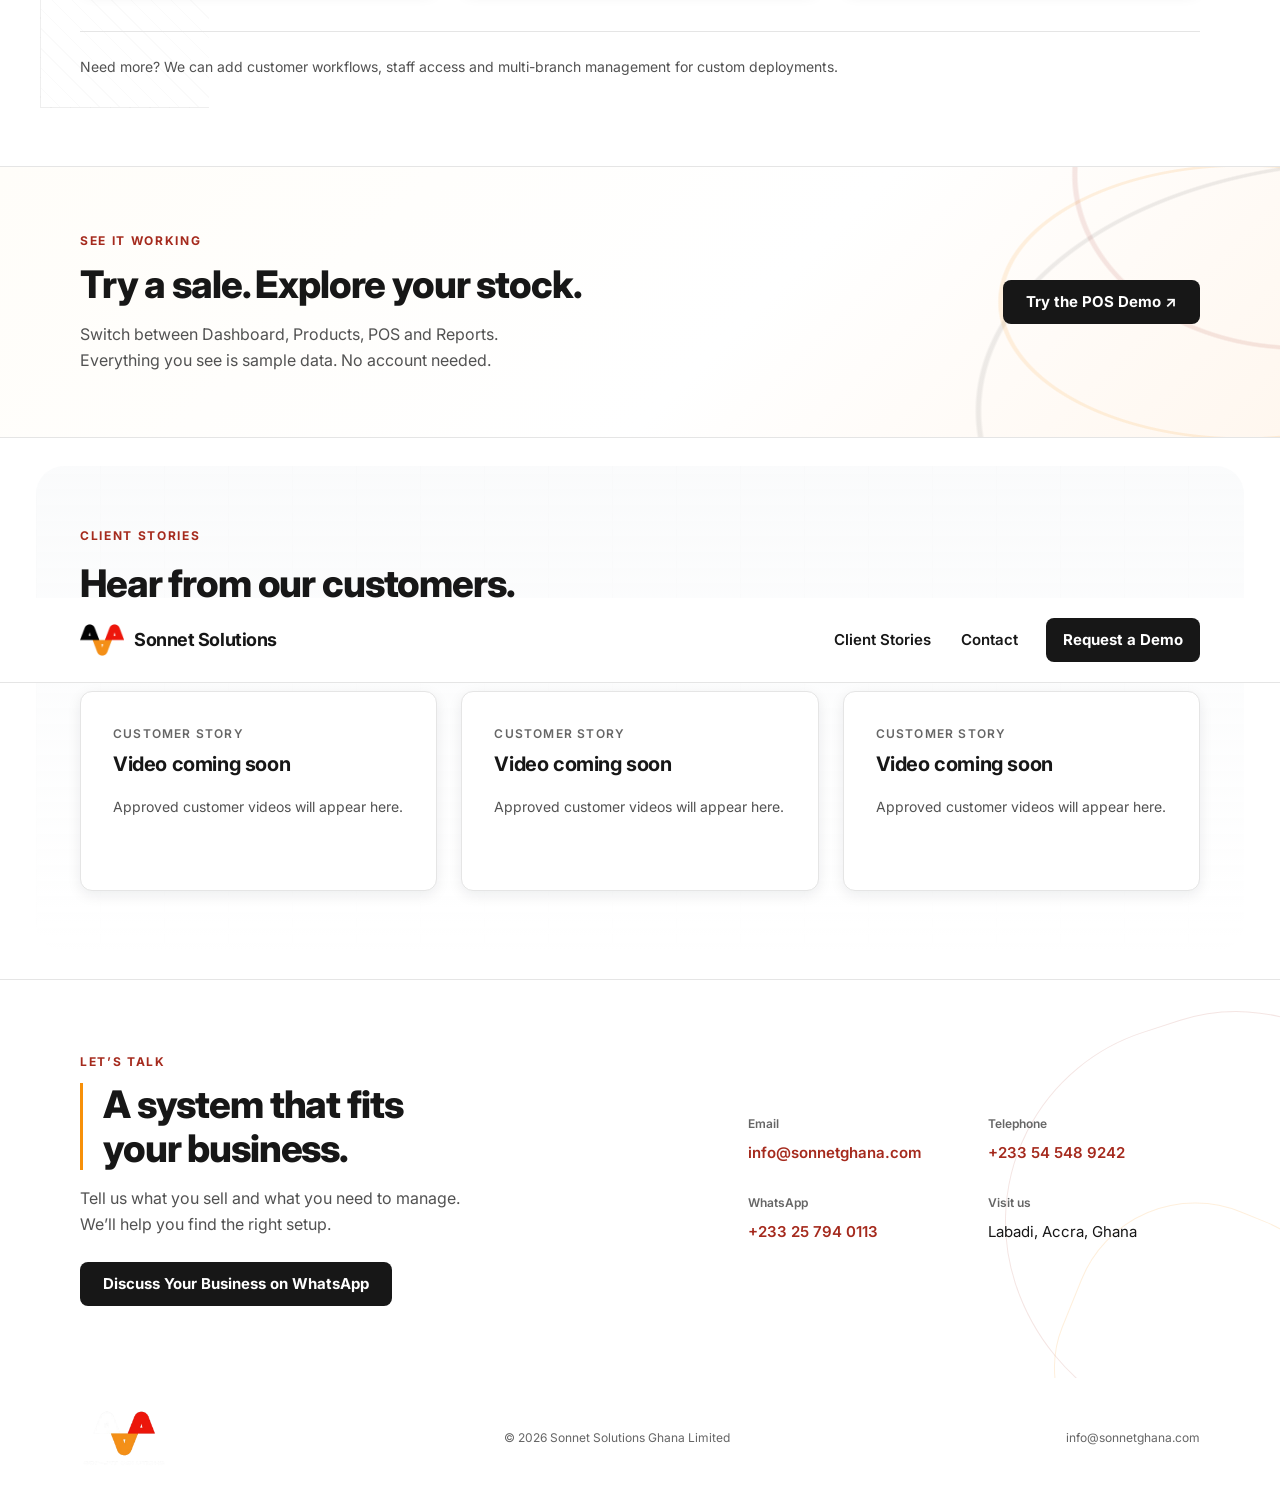
==== commit 80783a48: "Simplify homepage and add subtle backgrounds" ====
--- a/about.html
+++ b/about.html
@@ -1,222 +1,2 @@
 <!DOCTYPE html>
-<html lang="en">
-
-<head>
-    <meta charset="UTF-8">
-    <meta name="viewport" content="width=device-width, initial-scale=1.0">
-    <title>About Sonnet Solutions Ghana Limited | POS Company in Accra</title>
-    <meta name="description"
-        content="Sonnet Solutions Ghana Limited designs, builds and deploys POS and business management systems for Ghanaian businesses from Accra — from discovery to training and daily support.">
-    <link rel="canonical" href="https://www.sonnetghana.com/about">
-    <meta name="theme-color" content="#0b0b0a">
-    <link rel="icon" type="image/x-icon" href="LOGO/3-colors-Black-Bg.ico">
-    <link rel="preconnect" href="https://fonts.googleapis.com">
-    <link rel="preconnect" href="https://fonts.gstatic.com" crossorigin>
-    <link
-        href="https://fonts.googleapis.com/css2?family=Inter:wght@400;500;600;700;800&family=JetBrains+Mono:wght@500;600&display=swap"
-        rel="stylesheet">
-    <link rel="stylesheet" href="styles.css">
-    <noscript>
-        <style>
-            .reveal {
-                opacity: 1;
-                transform: none;
-            }
-        </style>
-    </noscript>
-    <!-- Google tag (gtag.js) -->
-    <script async src="https://www.googletagmanager.com/gtag/js?id=G-XMNH6WGWRN"></script>
-    <script>
-        window.dataLayer = window.dataLayer || [];
-
-        function gtag() { dataLayer.push(arguments); }
-        gtag('js', new Date());
-        gtag('config', 'G-XMNH6WGWRN');
-    </script>
-</head>
-
-<body>
-    <header class="header">
-        <div class="container header-inner">
-            <a class="logo" href="index.html" aria-label="Sonnet Solutions Ghana Limited — home">
-                <img src="LOGO/REMOVED.png" alt="">
-                <span>Sonnet Solutions</span>
-            </a>
-            <nav class="nav" aria-label="Primary">
-                <a href="pos-system.html">POS System</a>
-                <a href="solutions.html">Solutions</a>
-                <a href="industries.html">Industries</a>
-                <a href="client-stories.html">Client Stories</a>
-                <a href="about.html" class="active">About</a>
-                <a href="contact.html">Contact</a>
-                <a class="btn btn-primary btn-small" href="demo.html">Request a Demo</a>
-            </nav>
-            <button type="button" class="menu-btn" aria-label="Toggle menu" aria-expanded="false">
-                <svg viewBox="0 0 24 24" fill="none" stroke="currentColor" stroke-width="2" stroke-linecap="round">
-                    <path d="M4 7h16M4 12h16M4 17h16" />
-                </svg>
-            </button>
-        </div>
-    </header>
-
-    <main>
-        <section class="page-hero">
-            <div class="container">
-                <nav class="crumbs" aria-label="Breadcrumb">
-                    <a href="index.html">Home</a><span>/</span><span>About</span>
-                </nav>
-                <h1>A team that builds systems<br>for how Ghanaian business runs</h1>
-                <p>Sonnet Solutions Ghana Limited is a software company based in Labadi, Accra. We design, build and
-                    deploy POS and management systems — then stand behind them with training and support.</p>
-            </div>
-        </section>
-
-        <section class="section">
-            <div class="container">
-                <div class="feature-row reveal">
-                    <div class="content">
-                        <span class="eyebrow">Who we are</span>
-                        <h3>Software builders, not software salesmen</h3>
-                        <p>We are a working software team. Every system we deploy has been designed, coded, tested and
-                            delivered by us — from the checkout screen to the reports the owner reads at the end of the
-                            day.</p>
-                        <p class="note">Our approach starts with how your business
-                            really works. We listen to cashiers, managers and owners, then shape a system around that
-                            workflow. If the right answer is a standard POS configured well, that is what we do. If it
-                            needs to be built, we build it.</p>
-                    </div>
-                    <div class="visual-card" aria-hidden="true">
-                        <div class="panel panel-center">
-                            <div class="text-dim">
-                                <strong class="place-name">Labadi</strong><br>
-                                <span class="text-dim">Accra · Ghana</span>
-                            </div>
-                        </div>
-                    </div>
-                </div>
-
-                <div class="feature-row rev reveal">
-                    <div class="content">
-                        <span class="eyebrow">How we work</span>
-                        <h3>From discovery to daily use</h3>
-                        <ul>
-                            <li><svg viewBox="0 0 24 24" fill="none" stroke="currentColor" stroke-width="2"><path d="M20 6 9 17l-5-5" /></svg>Discovery and workflow review before any build</li>
-                            <li><svg viewBox="0 0 24 24" fill="none" stroke="currentColor" stroke-width="2"><path d="M20 6 9 17l-5-5" /></svg>Configuration, hardware setup and product catalogues</li>
-                            <li><svg viewBox="0 0 24 24" fill="none" stroke="currentColor" stroke-width="2"><path d="M20 6 9 17l-5-5" /></svg>Staff training in person or remotely before go-live</li>
-                            <li><svg viewBox="0 0 24 24" fill="none" stroke="currentColor" stroke-width="2"><path d="M20 6 9 17l-5-5" /></svg>Backups, fixes and support we stay reachable for</li>
-                        </ul>
-                    </div>
-                    <div class="visual-card" aria-hidden="true">
-                        <div class="panel">
-                            <div class="lines"><i class="acc"></i><i></i><i></i></div>
-                        </div>
-                    </div>
-                </div>
-            </div>
-        </section>
-
-        <section class="section tint-a">
-            <div class="container">
-                <div class="section-head reveal">
-                    <span class="eyebrow">What we stand for</span>
-                    <h2>How we behave</h2>
-                </div>
-                <div class="why-grid">
-                    <div class="why-item reveal">
-                        <span class="tick">✓</span>
-                        <div><h3>No invented promises</h3><p>We do not publish fabricated results, fake testimonials or invented figures. What we say can be checked.</p></div>
-                    </div>
-                    <div class="why-item reveal">
-                        <span class="tick">✓</span>
-                        <div><h3>Tell us the truth about operations</h3><p>Systems only help when they match reality — credit sales, advances, network dips and all.</p></div>
-                    </div>
-                    <div class="why-item reveal">
-                        <span class="tick">✓</span>
-                        <div><h3>Support after launch</h3><p>A system that stops being supported quietly dies. We stay reachable for businesses we deploy for.</p></div>
-                    </div>
-                    <div class="why-item reveal">
-                        <span class="tick">✓</span>
-                        <div><h3>Built for Ghanaian realities</h3><p>Mobile Money, package pricing, credit culture and cedi reporting are designed in, not bolted on.</p></div>
-                    </div>
-                    <div class="why-item reveal">
-                        <span class="tick">✓</span>
-                        <div><h3>Your data is your data</h3><p>We will not claim your business data, and we back it up so you are never left empty-handed.</p></div>
-                    </div>
-                    <div class="why-item reveal">
-                        <span class="tick">✓</span>
-                        <div><h3>We answer when you call</h3><p>Phone, WhatsApp and email reach a real team in Ghana — not an offshore ticket queue.</p></div>
-                    </div>
-                </div>
-            </div>
-        </section>
-
-        <section class="section">
-            <div class="container section-narrow">
-                <div class="section-head center reveal">
-                    <span class="eyebrow">Contact</span>
-                    <h2>Talk to the team</h2>
-                    <p>Questions about your operation and what a Sonnet system would look like — we are ready to listen.</p>
-                </div>
-                <a class="btn btn-primary btn-block" href="contact.html">Get in Touch</a>
-            </div>
-        </section>
-    </main>
-
-    <footer class="footer">
-        <div class="container">
-            <div class="footer-top">
-                <div>
-                    <a class="logo" href="index.html"><img src="LOGO/REMOVED.png" alt="Sonnet Solutions Logo"><span>Sonnet Solutions</span></a>
-                    <p class="footer-desc">Sonnet Solutions Ghana Limited. POS and business management systems built
-                        for the operational realities of Ghanaian businesses.</p>
-                    <div class="footer-social">
-                        <a href="https://x.com/Sonnet_ghana" target="_blank" rel="noopener" aria-label="X (Twitter)">
-                            <svg viewBox="0 0 24 24"><path d="M18.9 2.6h3.3l-7.2 8.3 8.5 11.3h-6.7l-5.2-6.9-6 6.9H1.4l7.7-8.9L1 2.6h6.8l4.7 6.3 5.4-6.3Zm-1.2 17.9h1.8L7 4.4H5l12.7 16.1Z"/></svg>
-                        </a>
-                        <a href="https://www.instagram.com/sonnet_solutions/" target="_blank" rel="noopener" aria-label="Instagram">
-                            <svg viewBox="0 0 24 24"><path d="M12 2.2c3.2 0 3.6 0 4.9.1 1.2.1 1.8.2 2.2.4.6.2 1 .5 1.4.9.4.4.7.8.9 1.4.2.4.4 1 .4 2.2.1 1.3.1 1.7.1 4.9s0 3.6-.1 4.9c-.1 1.2-.2 1.8-.4 2.2a3.8 3.8 0 0 1-.9 1.4c-.4.4-.8.7-1.4.9-.4.2-1 .4-2.2.4-1.3.1-1.7.1-4.9.1s-3.6 0-4.9-.1c-1.2-.1-1.8-.2-2.2-.4a3.8 3.8 0 0 1-1.4-.9 3.8 3.8 0 0 1-.9-1.4c-.2-.4-.4-1-.4-2.2C2.2 15.6 2.2 15.2 2.2 12s0-3.6.1-4.9c.1-1.2.2-1.8.4-2.2.2-.6.5-1 .9-1.4.4-.4.8-.7 1.4-.9.4-.2 1-.4 2.2-.4C8.4 2.2 8.8 2.2 12 2.2Zm0 1.8c-3.1 0-3.5 0-4.8.1-1.1.1-1.4.2-1.6.3a2.6 2.6 0 0 0-1.2 1.2c-.1.2-.2.5-.3 1.6-.1 1.3-.1 1.7-.1 4.8s0 3.5.1 4.8c.1 1.1.2 1.4.3 1.6.2.5.7 1 1.2 1.2.2.1.5.2 1.6.3 1.3.1 1.7.1 4.8.1s3.5 0 4.8-.1c1.1-.1 1.4-.2 1.6-.3a2.6 2.6 0 0 0 1.2-1.2c.1-.2.2-.5.3-1.6.1-1.3.1-1.7.1-4.8s0-3.5-.1-4.8c-.1-1.1-.2-1.4-.3-1.6a2.6 2.6 0 0 0-1.2-1.2c-.2-.1-.5-.2-1.6-.3-1.3-.1-1.7-.1-4.8-.1Zm0 3a5 5 0 1 1 0 10 5 5 0 0 1 0-10Zm0 1.8a3.2 3.2 0 1 0 0 6.4 3.2 3.2 0 0 0 0-6.4Zm5.2-3a1.2 1.2 0 1 1 0 2.4 1.2 1.2 0 0 1 0-2.4Z"/></svg>
-                        </a>
-                    </div>
-                </div>
-                <div>
-                    <h4>Solutions</h4>
-                    <ul>
-                        <li><a href="pos-system.html">Sonnet POS System</a></li>
-                        <li><a href="solutions.html#inventory">Inventory management</a></li>
-                        <li><a href="solutions.html#customers">Customer &amp; supplier ledgers</a></li>
-                        <li><a href="solutions.html#multi-branch">Multi-branch systems</a></li>
-                        <li><a href="solutions.html#custom">Custom management systems</a></li>
-                        <li><a href="solutions.html#reporting">Reporting &amp; analytics</a></li>
-                    </ul>
-                </div>
-                <div>
-                    <h4>Company</h4>
-                    <ul>
-                        <li><a href="about.html">About Sonnet</a></li>
-                        <li><a href="industries.html">Industries served</a></li>
-                        <li><a href="client-stories.html">Client stories</a></li>
-                        <li><a href="demo.html">Launch the demo</a></li>
-                        <li><a href="contact.html">Contact</a></li>
-                    </ul>
-                </div>
-                <div>
-                    <h4>Contact</h4>
-                    <ul>
-                        <li><a href="tel:+233545489242">+233&nbsp;54&nbsp;548&nbsp;9242</a></li>
-                        <li><a href="https://wa.me/233257940113" target="_blank" rel="noopener noreferrer">+233 25 794 0113 (WhatsApp)</a></li>
-                        <li><a href="mailto:sonnetechgh@gmail.com">sonnetechgh@gmail.com</a></li>
-                        <li>Labadi, Accra, Ghana</li>
-                    </ul>
-                </div>
-            </div>
-            <div class="footer-bottom">
-                <span>&copy; <span data-year>2026</span> Sonnet Solutions Ghana Limited. All rights reserved.</span>
-                <span>Transforming ideas into scalable tech solutions.</span>
-            </div>
-        </div>
-    </footer>
-
-    <script src="site.js"></script>
-</body>
-
-</html>+<html lang="en"><head><meta charset="UTF-8"><meta name="viewport" content="width=device-width, initial-scale=1.0"><meta http-equiv="refresh" content="0;url=index.html#contact"><title>About Sonnet Ghana</title><link rel="canonical" href="https://www.sonnetghana.com/"></head><body><p><a href="index.html#contact">Contact Sonnet Solutions Ghana Limited</a></p></body></html>
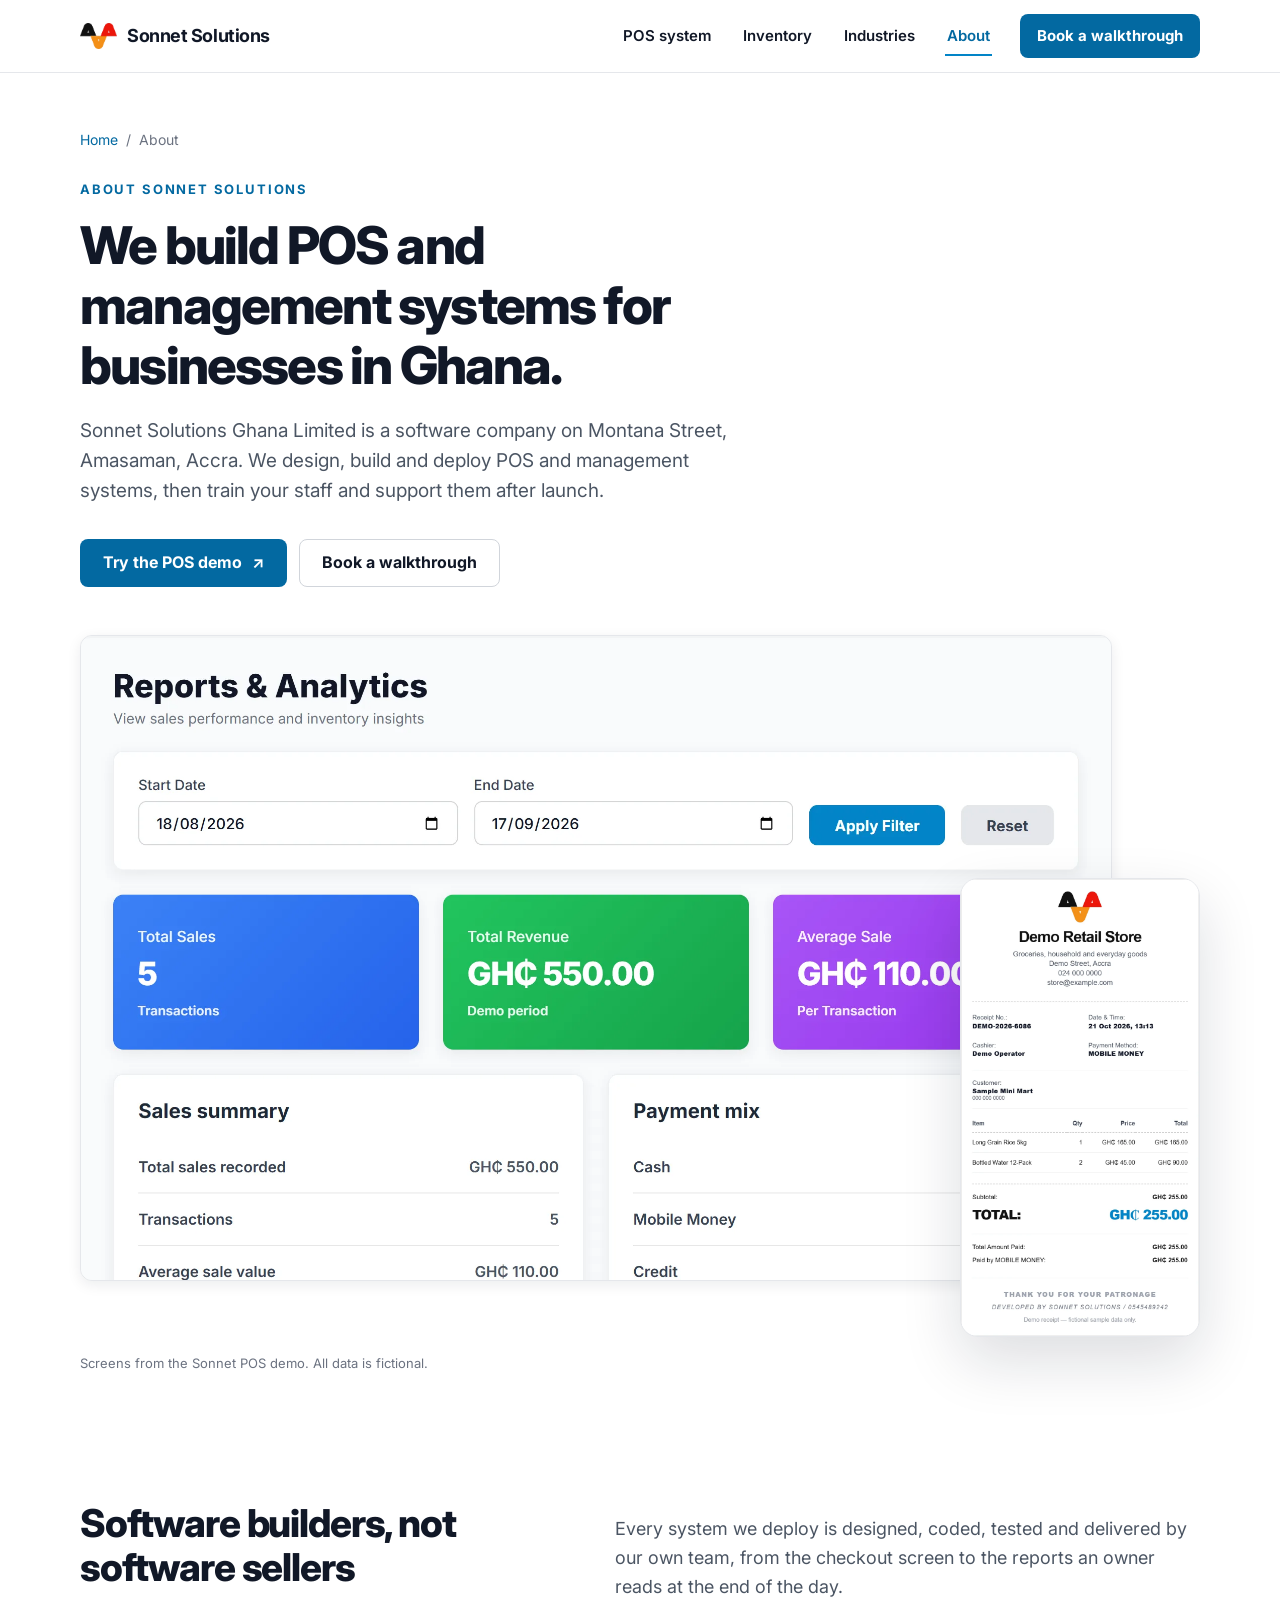
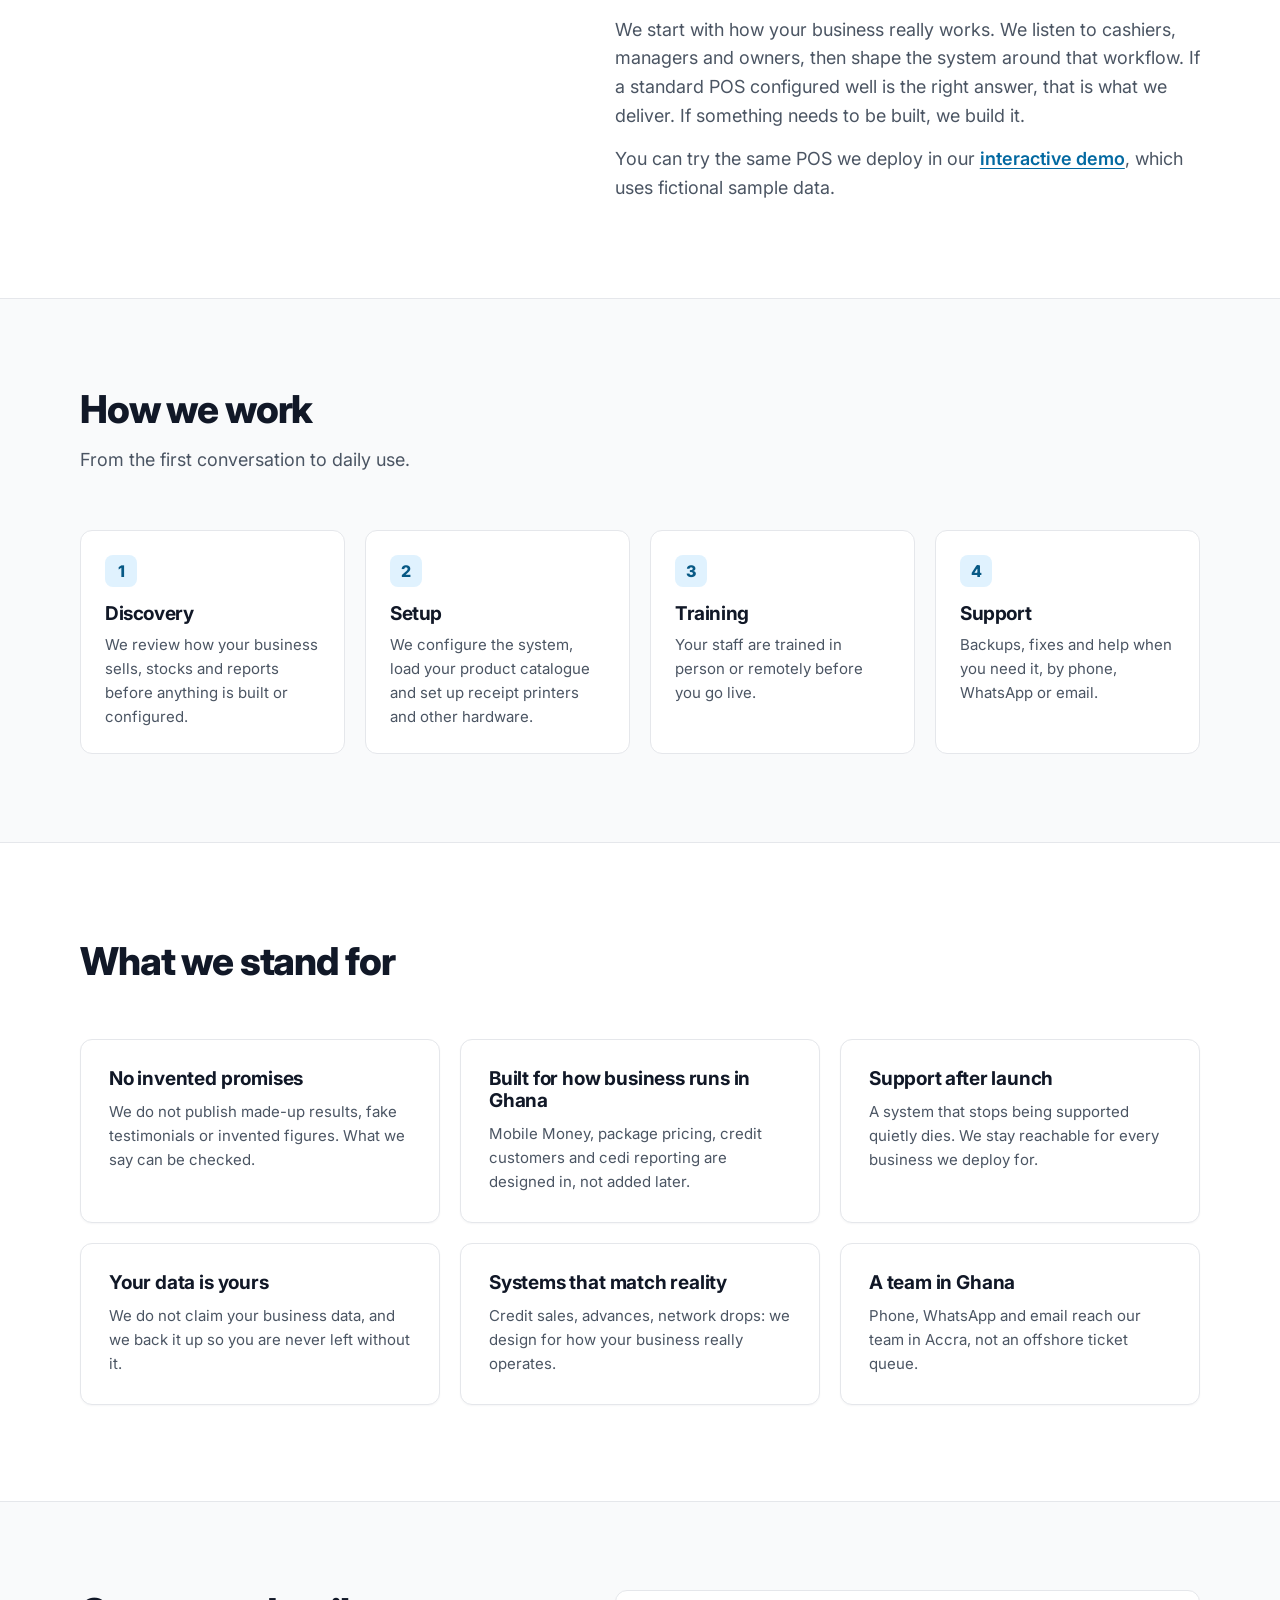
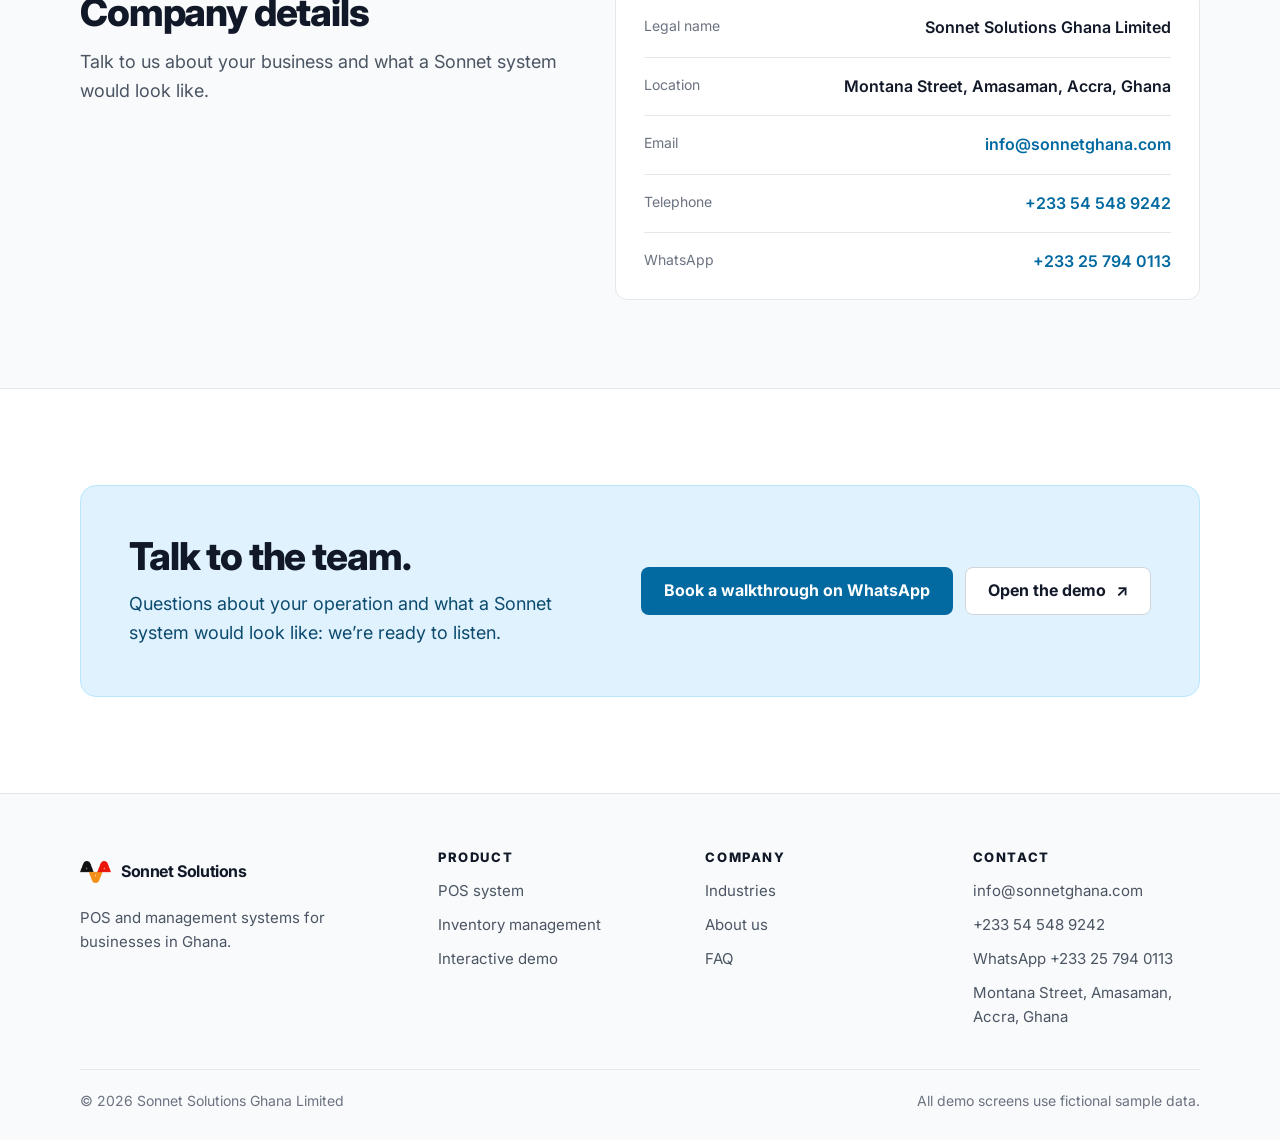
==== commit fa9be103: "Add POS system, inventory, industries and about pages - New indexable pages built from real demo cap" ====
--- a/about.html
+++ b/about.html
@@ -1,2 +1,234 @@
 <!DOCTYPE html>
-<html lang="en"><head><meta charset="UTF-8"><meta name="viewport" content="width=device-width, initial-scale=1.0"><meta http-equiv="refresh" content="0;url=index.html#contact"><title>About Sonnet Ghana</title><link rel="canonical" href="https://www.sonnetghana.com/"></head><body><p><a href="index.html#contact">Contact Sonnet Solutions Ghana Limited</a></p></body></html>
+<html lang="en">
+<head>
+    <meta charset="UTF-8">
+    <meta name="viewport" content="width=device-width, initial-scale=1.0">
+    <title>About Sonnet Solutions | POS Software Company in Accra, Ghana</title>
+    <meta name="description" content="Sonnet Solutions Ghana Limited designs, builds and supports POS and management systems for businesses in Ghana. Based in Amasaman, Accra.">
+    <link rel="canonical" href="https://www.sonnetghana.com/about">
+    <meta name="theme-color" content="#ffffff">
+    <meta property="og:type" content="website">
+    <meta property="og:site_name" content="Sonnet Solutions">
+    <meta property="og:title" content="About Sonnet Solutions">
+    <meta property="og:description" content="A software team in Accra building POS and management systems for businesses in Ghana.">
+    <meta property="og:url" content="https://www.sonnetghana.com/about">
+    <meta property="og:image" content="https://www.sonnetghana.com/assets/demo/og-dashboard.jpg">
+    <meta property="og:image:width" content="1200">
+    <meta property="og:image:height" content="630">
+    <meta property="og:image:alt" content="Sonnet POS demo dashboard with fictional sample data">
+    <meta name="twitter:card" content="summary_large_image">
+    <link rel="icon" href="/LOGO/white.ico">
+    <link rel="preconnect" href="https://fonts.googleapis.com">
+    <link rel="preconnect" href="https://fonts.gstatic.com" crossorigin>
+    <link href="https://fonts.googleapis.com/css2?family=Inter:wght@400;500;600;700;800&display=swap" rel="stylesheet">
+    <link rel="stylesheet" href="/home.css">
+    <script type="application/ld+json">
+{
+ "@context": "https://schema.org",
+ "@graph": [
+  {
+   "@type": "AboutPage",
+   "@id": "https://www.sonnetghana.com/about#webpage",
+   "url": "https://www.sonnetghana.com/about",
+   "name": "About Sonnet Solutions",
+   "description": "Sonnet Solutions Ghana Limited designs, builds and supports POS and management systems for businesses in Ghana. Based in Amasaman, Accra.",
+   "isPartOf": {
+    "@id": "https://www.sonnetghana.com/#website"
+   },
+   "about": {
+    "@id": "https://www.sonnetghana.com/#organization"
+   },
+   "breadcrumb": {
+    "@id": "https://www.sonnetghana.com/about#breadcrumb"
+   }
+  },
+  {
+   "@type": "BreadcrumbList",
+   "@id": "https://www.sonnetghana.com/about#breadcrumb",
+   "itemListElement": [
+    {
+     "@type": "ListItem",
+     "position": 1,
+     "name": "Home",
+     "item": "https://www.sonnetghana.com/"
+    },
+    {
+     "@type": "ListItem",
+     "position": 2,
+     "name": "About",
+     "item": "https://www.sonnetghana.com/about"
+    }
+   ]
+  },
+  {
+   "@type": [
+    "Organization",
+    "LocalBusiness"
+   ],
+   "@id": "https://www.sonnetghana.com/#organization",
+   "name": "Sonnet Solutions",
+   "legalName": "Sonnet Solutions Ghana Limited",
+   "url": "https://www.sonnetghana.com/",
+   "logo": "https://www.sonnetghana.com/LOGO/sonnet-mark.png",
+   "email": "info@sonnetghana.com",
+   "telephone": "+233545489242",
+   "address": {
+    "@type": "PostalAddress",
+    "streetAddress": "Montana Street",
+    "addressLocality": "Amasaman",
+    "addressRegion": "Greater Accra",
+    "addressCountry": "GH"
+   },
+   "areaServed": {
+    "@type": "Country",
+    "name": "Ghana"
+   }
+  }
+ ]
+}
+    </script>
+</head>
+<body>
+    <a class="skip-link" href="#main">Skip to content</a>
+    <header class="header">
+        <div class="container header-inner">
+            <a class="brand" href="/" aria-label="Sonnet Solutions — home"><img class="brand-mark" src="/LOGO/sonnet-mark.png" width="207" height="146" alt="" decoding="async" fetchpriority="high"><span class="brand-name">Sonnet Solutions</span></a>
+            <button type="button" class="menu-toggle" aria-expanded="false" aria-controls="navigation">Menu</button>
+            <nav id="navigation" aria-label="Primary">
+                <a href="/pos-system">POS system</a><a href="/inventory">Inventory</a><a href="/industries">Industries</a><a href="/about" aria-current="page">About</a>
+                <a class="button button-primary small" href="mailto:info@sonnetghana.com?subject=Walkthrough%20booking" data-open-booking aria-haspopup="dialog">Book a walkthrough</a>
+            </nav>
+        </div>
+    </header>
+    <main id="main">
+        <section class="page-hero container">
+            <nav class="breadcrumb" aria-label="Breadcrumb"><a href="/">Home</a><span aria-hidden="true">/</span><span aria-current="page">About</span></nav>
+            <p class="eyebrow">About Sonnet Solutions</p>
+            <h1>We build POS and management systems for businesses in Ghana.</h1>
+            <p class="intro">Sonnet Solutions Ghana Limited is a software company on Montana Street, Amasaman, Accra. We design, build and deploy POS and management systems, then train your staff and support them after launch.</p>
+            <div class="actions"><a class="button button-primary" href="/demo">Try the POS demo <span aria-hidden="true">↗</span></a><a class="button button-secondary" href="https://wa.me/233257940113?text=Hello%20Sonnet%2C%20I%27d%20like%20to%20book%20a%20walkthrough%20of%20the%20POS%20system." target="_blank" rel="noopener">Book a walkthrough</a></div>
+            <div class="hero-visual">
+                <figure class="shot hero-main"><img src="/assets/demo/feature-reports.webp" width="2048" height="1280" alt="Sonnet POS demo reports screen with total sales, revenue and average sale" decoding="async" fetchpriority="high"></figure>
+                <figure class="shot hero-side"><img src="/assets/demo/receipt.webp" width="800" height="1536" alt="An 80mm receipt printed by Sonnet POS" decoding="async"></figure>
+            </div>
+            <p class="caption">Screens from the Sonnet POS demo. All data is fictional.</p>
+        </section>
+        <section class="section container about-split">
+            <div>
+                <h2>Software builders, not software sellers</h2>
+            </div>
+            <div class="prose">
+                <p>Every system we deploy is designed, coded, tested and delivered by our own team, from the checkout screen to the reports an owner reads at the end of the day.</p>
+                <p>We start with how your business really works. We listen to cashiers, managers and owners, then shape the system around that workflow. If a standard POS configured well is the right answer, that is what we deliver. If something needs to be built, we build it.</p>
+                <p>You can try the same POS we deploy in our <a class="inline-link" href="/demo">interactive demo</a>, which uses fictional sample data.</p>
+            </div>
+        </section>
+        <section class="band">
+            <div class="container">
+                <div class="section-heading"><h2>How we work</h2><p>From the first conversation to daily use.</p></div>
+                <ol class="process"><li><h3>Discovery</h3><p>We review how your business sells, stocks and reports before anything is built or configured.</p></li><li><h3>Setup</h3><p>We configure the system, load your product catalogue and set up receipt printers and other hardware.</p></li><li><h3>Training</h3><p>Your staff are trained in person or remotely before you go live.</p></li><li><h3>Support</h3><p>Backups, fixes and help when you need it, by phone, WhatsApp or email.</p></li></ol>
+            </div>
+        </section>
+        <section class="section container">
+            <div class="section-heading"><h2>What we stand for</h2></div>
+            <div class="card-grid three">
+                <article class="card"><h3>No invented promises</h3><p>We do not publish made-up results, fake testimonials or invented figures. What we say can be checked.</p></article>
+                <article class="card"><h3>Built for how business runs in Ghana</h3><p>Mobile Money, package pricing, credit customers and cedi reporting are designed in, not added later.</p></article>
+                <article class="card"><h3>Support after launch</h3><p>A system that stops being supported quietly dies. We stay reachable for every business we deploy for.</p></article>
+                <article class="card"><h3>Your data is yours</h3><p>We do not claim your business data, and we back it up so you are never left without it.</p></article>
+                <article class="card"><h3>Systems that match reality</h3><p>Credit sales, advances, network drops: we design for how your business really operates.</p></article>
+                <article class="card"><h3>A team in Ghana</h3><p>Phone, WhatsApp and email reach our team in Accra, not an offshore ticket queue.</p></article>
+            </div>
+        </section>
+        <section class="band">
+            <div class="container about-split">
+                <div><h2>Company details</h2><p>Talk to us about your business and what a Sonnet system would look like.</p></div>
+                <dl class="facts">
+                    <div><dt>Legal name</dt><dd>Sonnet Solutions Ghana Limited</dd></div>
+                    <div><dt>Location</dt><dd>Montana Street, Amasaman, Accra, Ghana</dd></div>
+                    <div><dt>Email</dt><dd><a href="mailto:info@sonnetghana.com">info@sonnetghana.com</a></dd></div>
+                    <div><dt>Telephone</dt><dd><a href="tel:+233545489242">+233 54 548 9242</a></dd></div>
+                    <div><dt>WhatsApp</dt><dd><a href="https://wa.me/233257940113" target="_blank" rel="noopener">+233 25 794 0113</a></dd></div>
+                </dl>
+            </div>
+        </section>
+        <section class="section container">
+            <div class="cta-box">
+                <div><h2>Talk to the team.</h2><p>Questions about your operation and what a Sonnet system would look like: we’re ready to listen.</p></div>
+                <div class="actions"><a class="button button-primary" href="https://wa.me/233257940113?text=Hello%20Sonnet%2C%20I%27d%20like%20to%20book%20a%20walkthrough%20of%20the%20POS%20system." target="_blank" rel="noopener">Book a walkthrough on WhatsApp</a><a class="button button-secondary" href="/demo">Open the demo <span aria-hidden="true">↗</span></a></div>
+            </div>
+        </section>
+    </main>
+    <dialog class="booking-dialog" id="booking-dialog" aria-labelledby="booking-title">
+        <div class="dialog-head">
+            <div>
+                <h2 id="booking-title">Book a walkthrough</h2>
+                <p>Leave your details and we’ll call you to arrange a time.</p>
+            </div>
+            <button type="button" class="dialog-close" data-close-booking aria-label="Close">×</button>
+        </div>
+            <!-- FormSubmit emails each booking to info@sonnetghana.com. The first
+                 submission sends a one-time activation email to that inbox. -->
+            <form class="booking-form" id="booking-form" action="https://formsubmit.co/info@sonnetghana.com" method="POST" novalidate>
+                <input type="hidden" name="_subject" value="New walkthrough booking — sonnetghana.com">
+                <input type="hidden" name="_template" value="table">
+                <input type="hidden" name="_next" value="https://www.sonnetghana.com/?booked=1">
+                <div class="honeypot" aria-hidden="true"><label>Leave this empty<input type="text" name="_honey" tabindex="-1" autocomplete="off"></label></div>
+                <div class="form-row">
+                    <label for="bf-name">Your name</label>
+                    <input id="bf-name" name="name" type="text" autocomplete="name" required maxlength="80">
+                </div>
+                <div class="form-row">
+                    <label for="bf-phone">Phone or WhatsApp number</label>
+                    <input id="bf-phone" name="phone" type="tel" autocomplete="tel" inputmode="tel" required maxlength="20" placeholder="e.g. 024 123 4567">
+                </div>
+                <div class="form-row">
+                    <label for="bf-email">Email <span class="optional">(optional)</span></label>
+                    <input id="bf-email" name="email" type="email" autocomplete="email" maxlength="120">
+                </div>
+                <div class="form-row">
+                    <label for="bf-business">Business name and type <span class="optional">(optional)</span></label>
+                    <input id="bf-business" name="business" type="text" autocomplete="organization" maxlength="120" placeholder="e.g. Mini mart in Amasaman">
+                </div>
+                <div class="form-row">
+                    <label for="bf-message">What do you need to manage? <span class="optional">(optional)</span></label>
+                    <textarea id="bf-message" name="message" rows="4" maxlength="1500" placeholder="Sales, stock, credit customers, several branches…"></textarea>
+                </div>
+                <button class="button button-primary" type="submit">Book a walkthrough</button>
+                <p class="form-status" id="booking-status" role="status" aria-live="polite"></p>
+            </form>
+    </dialog>
+    <footer class="footer">
+        <div class="container footer-grid">
+            <div class="footer-brand">
+                <a class="brand" href="/" aria-label="Sonnet Solutions — home"><img class="brand-mark" src="/LOGO/sonnet-mark.png" width="207" height="146" alt="" loading="lazy"><span class="brand-name">Sonnet Solutions</span></a>
+                <p>POS and management systems for businesses in Ghana.</p>
+            </div>
+            <nav class="footer-col" aria-label="Product">
+                <h2>Product</h2>
+                <a href="/pos-system">POS system</a>
+                <a href="/inventory">Inventory management</a>
+                <a href="/demo">Interactive demo</a>
+            </nav>
+            <nav class="footer-col" aria-label="Company">
+                <h2>Company</h2>
+                <a href="/industries">Industries</a>
+                <a href="/about">About us</a>
+                <a href="/#faq">FAQ</a>
+            </nav>
+            <div class="footer-col">
+                <h2>Contact</h2>
+                <a href="mailto:info@sonnetghana.com">info@sonnetghana.com</a>
+                <a href="tel:+233545489242">+233 54 548 9242</a>
+                <a href="https://wa.me/233257940113" target="_blank" rel="noopener">WhatsApp +233 25 794 0113</a>
+                <span>Montana Street, Amasaman, Accra, Ghana</span>
+            </div>
+        </div>
+        <div class="container footer-base">
+            <span>© <span id="year">2026</span> Sonnet Solutions Ghana Limited</span>
+            <span>All demo screens use fictional sample data.</span>
+        </div>
+    </footer>
+    <script src="/home.js"></script>
+</body>
+</html>
--- a/home.css
+++ b/home.css
@@ -0,0 +1,364 @@
+:root {
+    font-family: Inter, system-ui, -apple-system, BlinkMacSystemFont, "Segoe UI", sans-serif;
+    /* Shared with the demo (demo.css) so the site and product read as one system. */
+    --bg: #FFFFFF;
+    --band: #F9FAFB;
+    --surface: #FFFFFF;
+    --text: #111827;
+    --body: #4B5563;
+    --muted: #6B7280;
+    --line: #E5E7EB;
+    --primary: #0284C7;
+    --primary-dark: #0369A1;
+    --primary-deep: #075985;
+    --primary-soft: #E0F2FE;
+    --radius: 8px;
+    --shadow: 0 4px 14px rgba(15, 23, 42, 0.08);
+    --shadow-lg: 0 24px 60px rgba(15, 23, 42, 0.14);
+    background: var(--bg);
+    color: var(--text);
+    line-height: 1.6;
+    color-scheme: light;
+}
+* { box-sizing: border-box; }
+html { scroll-padding-top: 92px; }
+body { margin: 0; overflow-x: hidden; }
+a { color: inherit; text-decoration: none; }
+button { font: inherit; }
+a:focus-visible, button:focus-visible, iframe:focus-visible { outline: 2px solid var(--primary); outline-offset: 2px; }
+::selection { background: var(--primary-soft); }
+img { max-width: 100%; height: auto; }
+figure { margin: 0; }
+.container { width: min(1120px, calc(100% - 48px)); margin: auto; }
+.skip-link { position: absolute; top: -100px; padding: 12px; background: var(--surface); z-index: 10; }
+.skip-link:focus { top: 0; }
+
+/* Header and brand */
+.header { position: sticky; top: 0; z-index: 50; background: rgba(255, 255, 255, 0.94); backdrop-filter: saturate(1.4) blur(8px); border-bottom: 1px solid var(--line); }
+.header-inner { min-height: 72px; display: flex; align-items: center; justify-content: space-between; gap: 24px; }
+.brand { display: inline-flex; align-items: center; gap: 10px; min-height: 44px; }
+.brand-mark { width: 37px; height: 26px; flex-shrink: 0; }
+.brand-name { font-size: 1.125rem; font-weight: 700; letter-spacing: -.025em; color: var(--text); }
+.header nav { display: flex; gap: 28px; align-items: center; font-size: 15px; font-weight: 600; }
+.header nav a:not(.button) { padding: 8px 2px; color: var(--text); }
+.header nav a:not(.button):hover { color: var(--primary-dark); }
+
+/* Buttons: #0369A1 keeps white text above 4.5:1; #0284C7 is the accent. */
+.button { display: inline-flex; align-items: center; justify-content: center; gap: 10px; min-height: 48px; padding: 0 22px; border-radius: var(--radius); font-weight: 700; font-size: 16px; border: 1px solid transparent; cursor: pointer; transition: background-color 120ms ease, border-color 120ms ease; }
+.button-primary { background: var(--primary-dark); color: #FFFFFF; }
+.button-primary:hover { background: var(--primary-deep); }
+.button-primary:active { background: #0C4A6E; }
+.button-secondary { background: var(--surface); color: var(--text); border-color: #D1D5DB; }
+.button-secondary:hover { background: #F3F4F6; }
+.button-secondary:active { background: var(--line); }
+.button.small { min-height: 44px; padding: 0 16px; font-size: 15px; }
+.text-link { display: inline-flex; min-height: 44px; align-items: center; color: var(--primary-dark); font-weight: 700; }
+.text-link:hover { text-decoration: underline; text-underline-offset: 3px; }
+
+.menu-toggle { display: none; }
+
+/* Type */
+h1, h2, h3 { line-height: 1.15; margin: 0; color: var(--text); }
+h1 { font-size: clamp(36px, 4.6vw, 56px); font-weight: 800; letter-spacing: -0.035em; }
+h1 .accent { color: var(--primary); }
+h2 { font-size: clamp(28px, 3vw, 40px); font-weight: 800; letter-spacing: -0.03em; }
+h3 { font-size: 24px; font-weight: 700; letter-spacing: -0.02em; }
+p { color: var(--body); font-size: 16px; }
+.eyebrow { text-transform: uppercase; font-size: 13px; letter-spacing: .14em; font-weight: 700; color: var(--primary-dark); margin: 0 0 16px; }
+
+/* Hero */
+.hero { position: relative; padding-top: 80px; text-align: center; isolation: isolate; }
+/* Keep the decorative grid from widening the page on phones. */
+main { overflow-x: clip; }
+.hero::before {
+    content: "";
+    position: absolute;
+    inset: 18px -88px auto;
+    height: 720px;
+    z-index: -1;
+    pointer-events: none;
+    background:
+        linear-gradient(rgba(17, 24, 39, 0.035) 1px, transparent 1px),
+        linear-gradient(90deg, rgba(17, 24, 39, 0.035) 1px, transparent 1px);
+    background-size: 48px 48px;
+    -webkit-mask-image: radial-gradient(ellipse at 50% 45%, #000 0%, rgba(0, 0, 0, 0.76) 38%, transparent 72%);
+    mask-image: radial-gradient(ellipse at 50% 45%, #000 0%, rgba(0, 0, 0, 0.76) 38%, transparent 72%);
+}
+.intro { max-width: 640px; margin: 24px auto; font-size: 19px; }
+.actions { display: flex; justify-content: center; gap: 12px; flex-wrap: wrap; margin: 32px 0 52px; }
+
+.product-preview { border: 1px solid var(--line); border-radius: 16px; overflow: hidden; background: var(--surface); box-shadow: var(--shadow-lg); text-align: left; }
+.preview-label { display: flex; justify-content: space-between; gap: 16px; padding: 12px 20px; background: var(--surface); border-bottom: 1px solid var(--line); font-size: 13px; color: var(--muted); }
+.preview-label a { color: var(--primary-dark); font-weight: 600; }
+.preview-label a:hover { text-decoration: underline; }
+.product-preview iframe { display: block; border: 0; width: 100%; height: 620px; background: var(--band); color-scheme: light; }
+.preview-mobile { display: none; }
+.caption { font-size: 13px; color: var(--muted); margin: 14px 0 0; }
+
+/* Proof */
+.proof { margin-top: 72px; border-block: 1px solid var(--line); background: var(--band); }
+.proof-inner { display: flex; align-items: center; justify-content: center; gap: 28px; padding-block: 36px; }
+.proof-number { margin: 0; font-size: clamp(48px, 6vw, 72px); font-weight: 800; letter-spacing: -0.045em; line-height: 1; color: var(--primary); }
+.proof-text { margin: 0; padding-left: 28px; border-left: 1px solid #D1D5DB; font-size: 19px; font-weight: 600; line-height: 1.4; color: var(--text); }
+
+/* Features: alternating screenshot and copy */
+.section { padding-block: 96px; }
+.section-heading { max-width: 640px; margin-bottom: 56px; }
+.section-heading p { margin: 14px 0 0; font-size: 18px; }
+.feature-rows { display: grid; gap: 88px; }
+.feature-row { display: grid; grid-template-columns: minmax(0, 1.45fr) minmax(0, 1fr); gap: 56px; align-items: center; }
+.feature-row:nth-child(even) { grid-template-columns: minmax(0, 1fr) minmax(0, 1.45fr); }
+.feature-row:nth-child(even) .shot { order: 2; }
+.feature-copy h3 { margin-bottom: 12px; }
+.feature-copy p { margin: 0 0 12px; font-size: 17px; }
+.shot { border: 1px solid var(--line); border-radius: 12px; overflow: hidden; background: var(--band); box-shadow: var(--shadow); }
+.shot img { display: block; width: 100%; }
+.custom-note { display: flex; flex-wrap: wrap; align-items: center; gap: 10px 14px; border-top: 1px solid var(--line); padding-top: 28px; margin: 88px 0 0; }
+.tag { display: inline-block; padding: 4px 10px; border-radius: 999px; background: var(--primary-soft); border: 1px solid #BAE6FD; color: var(--primary-deep); font-size: 13px; font-weight: 700; }
+
+/* FAQ */
+.faq { border-bottom: 1px solid var(--line); }
+.faq-list { max-width: 820px; border-top: 1px solid var(--line); }
+.faq-item { border-bottom: 1px solid var(--line); }
+.faq-item summary { display: flex; align-items: center; justify-content: space-between; gap: 16px; padding: 22px 0; cursor: pointer; list-style: none; }
+.faq-item summary::-webkit-details-marker { display: none; }
+.faq-item summary::after { content: "+"; flex: none; width: 28px; height: 28px; display: grid; place-items: center; border-radius: var(--radius); background: var(--primary-soft); color: var(--primary-deep); font-size: 20px; font-weight: 600; line-height: 1; }
+.faq-item[open] summary::after { content: "−"; }
+.faq-item summary:focus-visible { outline: 2px solid var(--primary); outline-offset: 2px; }
+.faq-item h3 { font-size: 19px; letter-spacing: -0.01em; }
+.faq-item p { margin: -6px 0 22px; max-width: 720px; font-size: 17px; }
+
+/* Sale walkthrough */
+.walkthrough { background: var(--band); border-block: 1px solid var(--line); padding-block: 96px; }
+.walkthrough-grid { display: grid; grid-template-columns: minmax(0, 0.8fr) minmax(0, 1.6fr); gap: 56px; align-items: center; }
+.walkthrough-copy > p { margin: 14px 0 28px; font-size: 18px; }
+.steps { list-style: none; margin: 0 0 28px; padding: 0; display: grid; gap: 2px; }
+.steps button { width: 100%; display: grid; gap: 2px; text-align: left; background: transparent; border: 0; border-left: 3px solid var(--line); padding: 9px 0 9px 16px; cursor: pointer; color: var(--muted); }
+.steps b { font-size: 16px; font-weight: 600; color: var(--body); }
+.steps span { display: none; font-size: 15px; }
+.steps button:hover b { color: var(--text); }
+.steps button[aria-current="step"] { border-left-color: var(--primary); }
+.steps button[aria-current="step"] b { color: var(--text); font-weight: 700; }
+.steps button[aria-current="step"] span { display: block; }
+.walkthrough-actions { display: flex; gap: 12px; flex-wrap: wrap; }
+.stage { position: relative; aspect-ratio: 2560 / 1720; background: var(--surface); }
+.stage img { position: absolute; inset: 0; width: 100%; height: 100%; object-fit: cover; object-position: top left; opacity: 0; transition: opacity 450ms ease; }
+.stage img.active { opacity: 1; }
+.stage-progress { position: absolute; left: 0; right: 0; bottom: 0; height: 3px; background: rgba(2, 132, 199, 0.12); }
+.stage-progress span { display: block; height: 100%; width: 0; background: var(--primary); }
+.stage-progress span.run { animation: progress var(--step-ms, 3200ms) linear forwards; }
+@keyframes progress { to { width: 100%; } }
+
+/* Contact */
+.contact-section { padding-block: 96px; }
+.contact-grid { display: grid; grid-template-columns: minmax(0, 1.1fr) minmax(0, 1fr); gap: 64px; align-items: center; }
+.contact-copy h2 { max-width: 14ch; }
+.contact-copy p { margin: 18px 0 28px; font-size: 18px; max-width: 46ch; }
+.contact-details { font-style: normal; border: 1px solid var(--line); border-radius: 12px; background: var(--surface); box-shadow: var(--shadow); padding: 8px 28px; }
+.contact-details div { display: flex; justify-content: space-between; align-items: baseline; gap: 16px; padding: 18px 0; border-bottom: 1px solid var(--line); font-size: 16px; color: var(--text); font-weight: 600; text-align: right; }
+.contact-details div:last-child { border-bottom: 0; }
+.contact-details span { font-size: 14px; font-weight: 500; color: var(--muted); text-align: left; }
+.contact-details a { overflow-wrap: anywhere; color: var(--primary-dark); }
+.contact-details a:hover { text-decoration: underline; }
+
+/* Booking dialog (opened from the header button) */
+.booking-dialog { width: min(520px, calc(100% - 32px)); max-height: calc(100dvh - 32px); padding: 0; border: 1px solid var(--line); border-radius: 12px; background: var(--surface); color: var(--text); box-shadow: var(--shadow-lg); overflow: auto; }
+.booking-dialog::backdrop { background: rgba(15, 23, 42, 0.45); }
+.dialog-head { display: flex; justify-content: space-between; align-items: flex-start; gap: 16px; padding: 24px 28px 0; }
+.dialog-head h2 { font-size: 24px; letter-spacing: -0.02em; }
+.dialog-head p { margin: 6px 0 0; font-size: 15px; }
+.dialog-close { flex-shrink: 0; width: 44px; height: 44px; margin: -8px -12px 0 0; border: 0; border-radius: var(--radius); background: transparent; color: var(--muted); font-size: 26px; line-height: 1; cursor: pointer; }
+.dialog-close:hover { background: #F3F4F6; color: var(--text); }
+.booking-dialog .booking-form { padding: 20px 28px 28px; }
+
+/* Booking form: same controls as the demo (8px radius, grey border, blue focus). */
+.booking-form { display: grid; gap: 18px; }
+.form-row { display: grid; gap: 6px; }
+.form-row label { font-size: 15px; font-weight: 600; color: var(--text); }
+.optional { font-weight: 400; color: var(--muted); }
+.form-row input, .form-row textarea { width: 100%; min-height: 48px; padding: 11px 14px; border: 1px solid #D1D5DB; border-radius: var(--radius); background: #fff; color: var(--text); font: inherit; font-size: 16px; }
+.form-row textarea { min-height: 112px; resize: vertical; }
+.form-row input::placeholder, .form-row textarea::placeholder { color: #9CA3AF; }
+.form-row input:focus, .form-row textarea:focus { outline: 0; border-color: var(--primary); box-shadow: 0 0 0 3px rgba(2, 132, 199, 0.18); }
+.form-row input[aria-invalid="true"] { border-color: #DC2626; }
+.field-error { margin: 0; font-size: 14px; color: #B91C1C; }
+.booking-form .button { width: 100%; }
+.booking-form .button[disabled] { opacity: .7; cursor: wait; }
+.honeypot { position: absolute; left: -9999px; width: 1px; height: 1px; overflow: hidden; }
+.form-status { margin: 0; font-size: 15px; }
+.form-status:empty { display: none; }
+.form-status.ok { padding: 12px 14px; border-radius: var(--radius); background: #ECFDF5; border: 1px solid #BBF7D0; color: #166534; font-weight: 600; }
+.form-status.error { padding: 12px 14px; border-radius: var(--radius); background: #FEF2F2; border: 1px solid #FECACA; color: #991B1B; }
+.form-status a { text-decoration: underline; }
+
+/* Footer */
+.footer { border-top: 1px solid var(--line); background: var(--band); }
+.footer-grid { display: grid; grid-template-columns: minmax(0, 1.4fr) repeat(3, minmax(0, 1fr)); gap: 40px; padding-block: 56px 40px; }
+.footer-brand p { margin: 12px 0 0; font-size: 15px; max-width: 30ch; }
+.footer .brand-mark { width: 31px; height: 22px; }
+.footer .brand-name { font-size: 1rem; }
+.footer-col { display: grid; align-content: start; gap: 10px; font-size: 15px; color: var(--body); }
+.footer-col h2 { font-size: 13px; text-transform: uppercase; letter-spacing: .12em; color: var(--text); margin-bottom: 4px; }
+.footer-col a { color: var(--body); overflow-wrap: anywhere; }
+.footer-col a:hover { color: var(--primary-dark); text-decoration: underline; text-underline-offset: 3px; }
+.footer-base { display: flex; justify-content: space-between; gap: 16px; flex-wrap: wrap; padding-block: 20px 28px; border-top: 1px solid var(--line); font-size: 14px; color: var(--muted); }
+
+/* Inner pages */
+.header nav a[aria-current="page"] { color: var(--primary-dark); box-shadow: inset 0 -2px 0 var(--primary); }
+.page-hero { padding-top: 56px; padding-bottom: 32px; }
+.breadcrumb { display: flex; gap: 8px; font-size: 14px; color: var(--muted); margin-bottom: 28px; }
+.breadcrumb a { color: var(--primary-dark); }
+.breadcrumb a:hover { text-decoration: underline; }
+.page-hero h1 { max-width: 18ch; font-size: clamp(34px, 4.2vw, 52px); }
+.page-hero .intro { margin: 20px 0 0; max-width: 680px; }
+.page-hero .actions { justify-content: flex-start; margin: 32px 0 0; }
+.hero-visual { position: relative; margin: 48px 0 0; padding: 0 88px 56px 0; }
+.hero-main { position: relative; }
+.hero-side { position: absolute; right: 0; bottom: 0; width: 22%; max-width: 240px; border-radius: 18px; box-shadow: var(--shadow-lg); background: #fff; }
+.page-hero .caption { margin-top: 16px; }
+.feature-copy h2 { font-size: clamp(24px, 2.4vw, 30px); letter-spacing: -0.02em; margin-bottom: 12px; }
+.check-list { list-style: none; margin: 16px 0; padding: 0; display: grid; gap: 8px; }
+.check-list li { position: relative; padding-left: 28px; color: var(--text); font-weight: 500; }
+.check-list li::before { content: ""; position: absolute; left: 2px; top: 6px; width: 14px; height: 8px; border-left: 2.5px solid var(--primary); border-bottom: 2.5px solid var(--primary); transform: rotate(-45deg); }
+.check-list.compact { margin: 8px 0 0; gap: 4px; font-size: 15px; }
+.shot-receipt, .shot-phone { justify-self: center; width: min(360px, 100%); }
+.shot-phone { width: min(300px, 82%); border-radius: 20px; }
+.band { background: var(--band); border-block: 1px solid var(--line); padding-block: 88px; }
+.custom-list { list-style: none; margin: 0; padding: 0; display: grid; grid-template-columns: repeat(2, minmax(0, 1fr)); gap: 16px; }
+.custom-list li { display: grid; gap: 12px; align-content: start; justify-items: start; padding: 24px; background: var(--surface); border: 1px solid var(--line); border-radius: 12px; }
+.custom-list h3, .card h3 { font-size: 19px; letter-spacing: -0.01em; }
+.custom-list p { margin: 6px 0 0; font-size: 15px; }
+.card-grid { display: grid; grid-template-columns: repeat(2, minmax(0, 1fr)); gap: 20px; }
+.card-grid.three { grid-template-columns: repeat(3, minmax(0, 1fr)); }
+.card { padding: 28px; background: var(--surface); border: 1px solid var(--line); border-radius: 12px; box-shadow: 0 1px 2px rgba(15, 23, 42, 0.04); scroll-margin-top: 100px; }
+.card > p { margin: 10px 0 0; font-size: 15px; }
+.card-label { margin: 18px 0 0 !important; font-size: 12px !important; text-transform: uppercase; letter-spacing: .12em; font-weight: 700; color: var(--muted); }
+.card-extra { margin: 10px 0 0 !important; font-size: 15px; color: var(--text); }
+.deployment dl { margin: 16px 0 0; display: grid; gap: 14px; }
+.deployment dt { font-size: 12px; text-transform: uppercase; letter-spacing: .12em; font-weight: 700; color: var(--muted); }
+.deployment dd { margin: 4px 0 0; font-size: 15px; color: var(--body); }
+.note { font-size: 13px !important; color: var(--muted); border-top: 1px solid var(--line); padding-top: 14px; margin-top: 18px !important; }
+.cta-box { display: grid; grid-template-columns: minmax(0, 1fr) auto; gap: 32px; align-items: center; padding: 48px; border: 1px solid #BAE6FD; border-radius: 16px; background: var(--primary-soft); }
+.cta-box p { margin: 12px 0 0; font-size: 18px; max-width: 52ch; color: #0C4A6E; }
+.cta-box .actions { margin: 0; justify-content: flex-end; }
+.about-split { display: grid; grid-template-columns: minmax(0, 0.9fr) minmax(0, 1.1fr); gap: 56px; align-items: start; }
+.about-split > div > p { font-size: 18px; margin: 14px 0 0; }
+.prose p { font-size: 18px; margin: 0 0 18px; }
+.inline-link { color: var(--primary-dark); font-weight: 600; text-decoration: underline; text-underline-offset: 3px; }
+.process { list-style: none; counter-reset: step; margin: 0; padding: 0; display: grid; grid-template-columns: repeat(4, minmax(0, 1fr)); gap: 20px; }
+.process li { counter-increment: step; padding: 24px; background: var(--surface); border: 1px solid var(--line); border-radius: 12px; }
+.process li::before { content: counter(step); display: grid; place-items: center; width: 32px; height: 32px; margin-bottom: 16px; border-radius: var(--radius); background: var(--primary-soft); color: var(--primary-deep); font-weight: 800; }
+.process h3 { font-size: 19px; }
+.process p { margin: 8px 0 0; font-size: 15px; }
+.facts { margin: 0; border: 1px solid var(--line); border-radius: 12px; background: var(--surface); padding: 8px 28px; }
+.facts div { display: flex; justify-content: space-between; gap: 16px; padding: 16px 0; border-bottom: 1px solid var(--line); }
+.facts div:last-child { border-bottom: 0; }
+.facts dt { color: var(--muted); font-size: 14px; }
+.facts dd { margin: 0; font-weight: 600; color: var(--text); text-align: right; overflow-wrap: anywhere; }
+.facts a { color: var(--primary-dark); }
+
+@media (max-width: 900px) {
+    .header-inner { flex-wrap: wrap; padding-block: 12px; gap: 12px; }
+    .menu-toggle { display: block; background: var(--surface); color: var(--text); border: 1px solid var(--line); border-radius: var(--radius); min-width: 64px; min-height: 44px; padding: 0 12px; }
+    .menu-toggle:hover { background: #F3F4F6; }
+    .header nav { width: 100%; display: none; align-items: stretch; gap: 4px; flex-direction: column; padding-bottom: 8px; }
+    .header nav.open { display: flex; }
+    .header nav a:not(.button) { padding: 12px; }
+    .hero { padding-top: 48px; }
+    .hero::before { inset-inline: -120px; height: 620px; background-size: 40px 40px; }
+    .feature-row, .walkthrough-grid, .contact-grid { grid-template-columns: 1fr; gap: 32px; }
+    .feature-row:nth-child(even) { grid-template-columns: 1fr; }
+    .feature-row:nth-child(even) .shot { order: 0; }
+    .feature-rows { gap: 64px; }
+    /* Phones: heading, then the frames, then the step list. */
+    .walkthrough-copy { display: contents; }
+    .walkthrough-copy h2 { order: 1; }
+    .walkthrough-copy > p { order: 2; margin: -16px 0 0; }
+    .stage { order: 3; }
+    .steps { order: 4; margin: 0; }
+    .walkthrough-actions { order: 5; }
+    .contact-grid { gap: 36px; }
+    .header nav a[aria-current="page"] { box-shadow: inset 3px 0 0 var(--primary); }
+    .footer-grid { grid-template-columns: repeat(3, minmax(0, 1fr)); }
+    .footer-brand { grid-column: 1 / -1; }
+    .card-grid.three, .process { grid-template-columns: repeat(2, minmax(0, 1fr)); }
+    .cta-box { grid-template-columns: 1fr; padding: 36px; }
+    .cta-box .actions { justify-content: flex-start; }
+    .about-split { grid-template-columns: 1fr; gap: 24px; }
+}
+@media (max-width: 700px) {
+    .product-preview { display: none; }
+    .preview-mobile { display: grid; justify-items: center; gap: 20px; }
+    .preview-mobile img { width: min(300px, 82%); border: 1px solid var(--line); border-radius: 20px; box-shadow: var(--shadow-lg); }
+}
+@media (max-width: 600px) {
+    .container { width: calc(100% - 32px); }
+    .brand-name { font-size: 1rem; }
+    .hero { text-align: left; }
+    .hero::before { inset-inline: -160px; top: 0; height: 540px; }
+    .intro { font-size: 17px; }
+    .actions { justify-content: flex-start; margin-bottom: 36px; }
+    .actions .button { flex: 1 1 100%; }
+    .caption { text-align: center; }
+    .proof { margin-top: 56px; }
+    .proof-inner { flex-direction: column; align-items: flex-start; gap: 10px; padding-block: 32px; }
+    .proof-text { padding-left: 0; border-left: 0; font-size: 17px; }
+    .proof-text br { display: none; }
+    .section, .walkthrough, .contact-section { padding-block: 64px; }
+    .section-heading { margin-bottom: 36px; }
+    .custom-note { margin-top: 64px; }
+    .contact-details { padding: 4px 20px; }
+    .contact-details div { flex-direction: column; gap: 4px; text-align: left; }
+    .dialog-head { padding: 20px 20px 0; }
+    .booking-dialog .booking-form { padding: 16px 20px 20px; }
+    .footer-grid { grid-template-columns: 1fr 1fr; gap: 32px 20px; padding-block: 44px 32px; }
+    .footer-col:last-child { grid-column: 1 / -1; }
+    .page-hero { padding-top: 32px; }
+    .hero-visual { margin-top: 36px; padding: 0 28px 40px 0; }
+    .hero-side { width: 30%; border-radius: 12px; }
+    .page-hero .actions .button { flex: 1 1 100%; }
+    .band { padding-block: 64px; }
+    .custom-list, .card-grid, .card-grid.three, .process { grid-template-columns: 1fr; }
+    .card, .custom-list li { padding: 22px; }
+    .cta-box { padding: 28px 22px; }
+    .cta-box .actions .button { flex: 1 1 100%; }
+    .facts { padding: 4px 20px; }
+    .facts div { flex-direction: column; gap: 2px; }
+    .facts dd { text-align: left; }
+}
+/* Hero entrance: text rises in line by line, then the live demo settles into place. */
+@keyframes rise { from { opacity: 0; transform: translateY(18px); } to { opacity: 1; transform: none; } }
+@keyframes settle { from { opacity: 0; transform: perspective(1600px) translateY(48px) rotateX(9deg) scale(.97); } to { opacity: 1; transform: none; } }
+@keyframes sweep { from { background-position: 100% 0; } to { background-position: 0 0; } }
+.hero .eyebrow, .hero h1 .line, .hero .intro, .hero .actions, .hero .caption { animation: rise 700ms cubic-bezier(.2, .7, .2, 1) both; }
+.hero h1 .line { display: inline-block; }
+.hero h1 .line:first-child { animation-delay: 80ms; }
+.hero h1 .accent { animation-delay: 200ms; }
+.hero .intro { animation-delay: 320ms; }
+.hero .actions { animation-delay: 420ms; }
+.hero .product-preview, .hero .preview-mobile { animation: settle 1100ms cubic-bezier(.16, .8, .24, 1) 520ms both; transform-origin: 50% 0; }
+.hero .caption { animation-delay: 900ms; }
+/* One light sweep across the accent line; it ends on solid #0284C7. */
+@supports ((-webkit-background-clip: text) or (background-clip: text)) {
+    .hero h1 .accent {
+        background: linear-gradient(100deg, var(--primary) 0 40%, #7DD3FC 50%, var(--primary) 60% 100%) 100% 0 / 250% 100%;
+        -webkit-background-clip: text;
+        background-clip: text;
+        color: transparent;
+        animation: rise 700ms cubic-bezier(.2, .7, .2, 1) 200ms both, sweep 1400ms ease-in-out 900ms both;
+    }
+}
+.button span[aria-hidden] { display: inline-block; transition: transform 160ms ease; }
+.button:hover span[aria-hidden] { transform: translate(2px, -2px); }
+
+@media (prefers-reduced-motion: reduce) {
+    .hero *, .hero .product-preview, .hero .preview-mobile { animation: none !important; }
+    .button span[aria-hidden] { transition: none; }
+    .button, .stage img { transition: none; }
+    .stage-progress { display: none; }
+}
+.pt-0 { padding-top: 0; }
+.spec .section-heading { max-width: 760px; margin-bottom: 28px; }
+.spec-list { grid-template-columns: repeat(4, minmax(0, 1fr)); gap: 12px 24px; margin: 0 0 20px; }
+@media (max-width: 900px) { .spec-list { grid-template-columns: repeat(2, minmax(0, 1fr)); } }
+@media (max-width: 480px) { .spec-list { grid-template-columns: 1fr; } }
